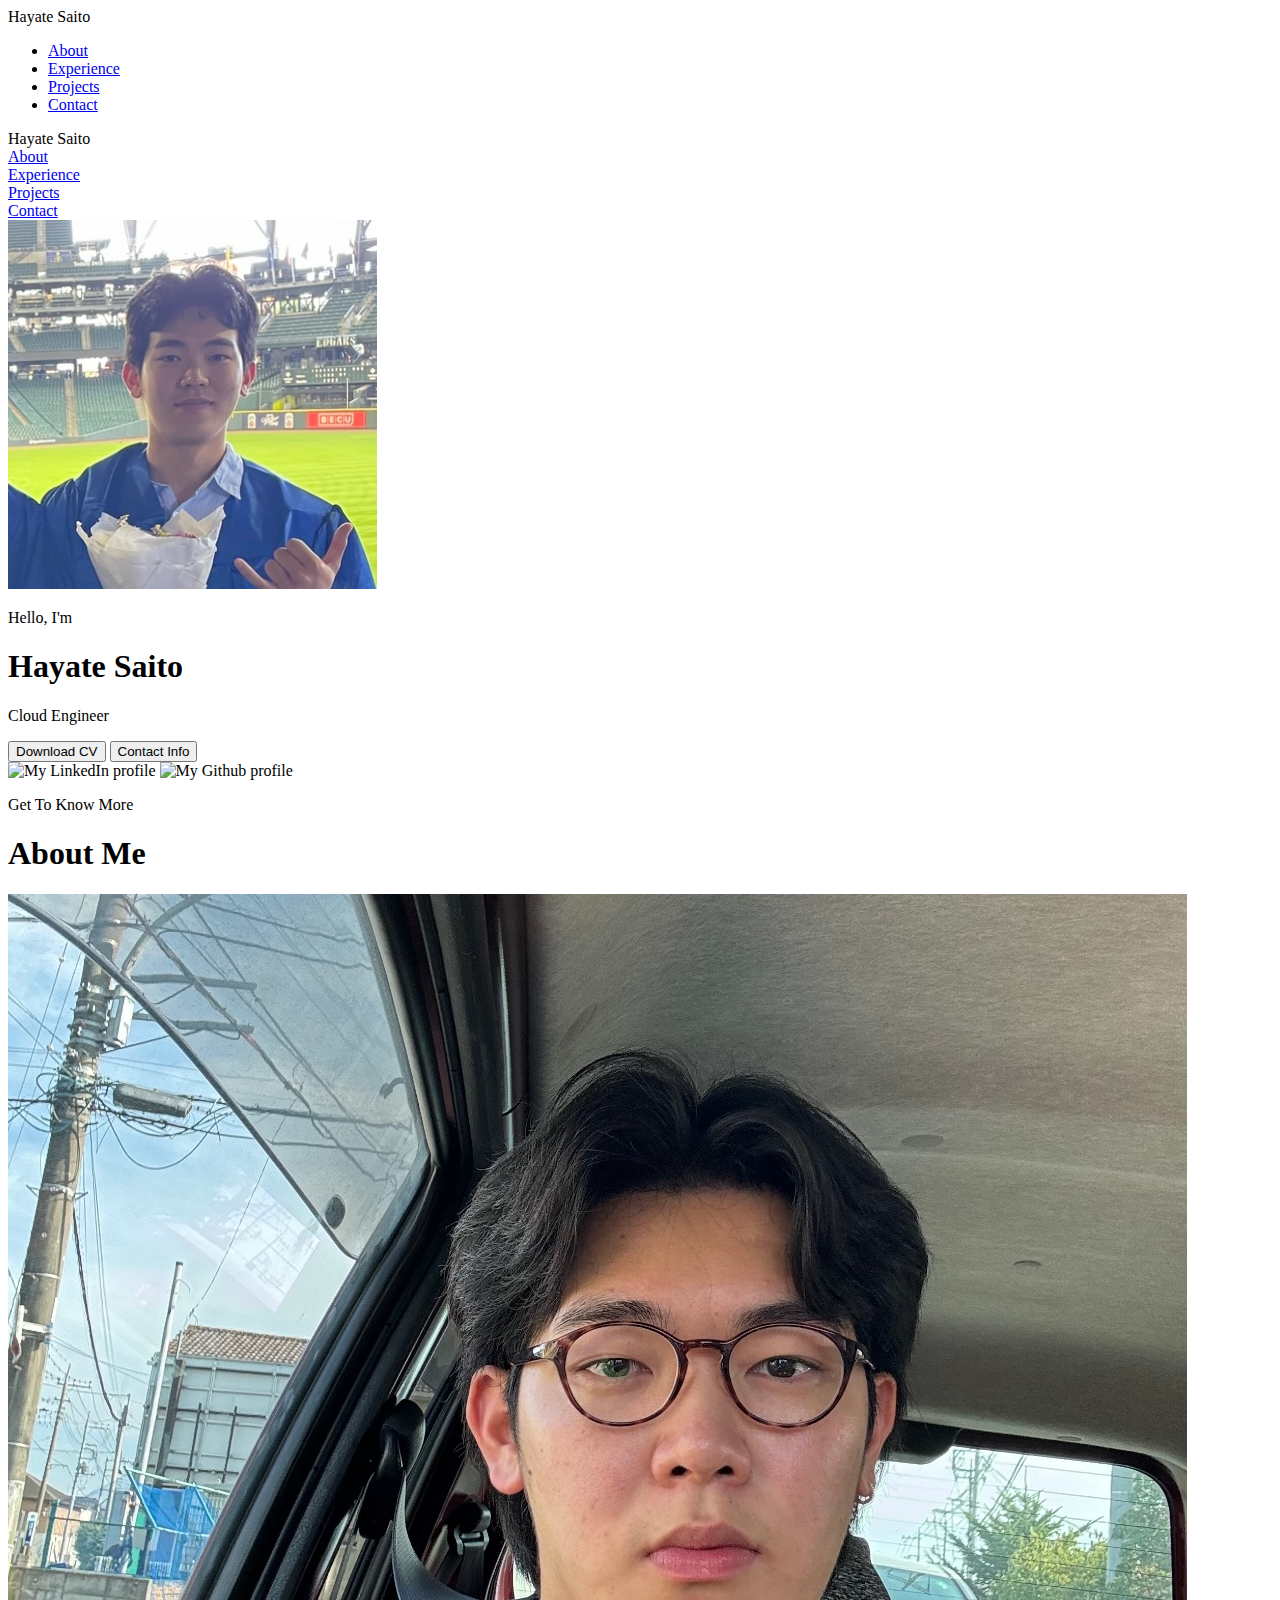
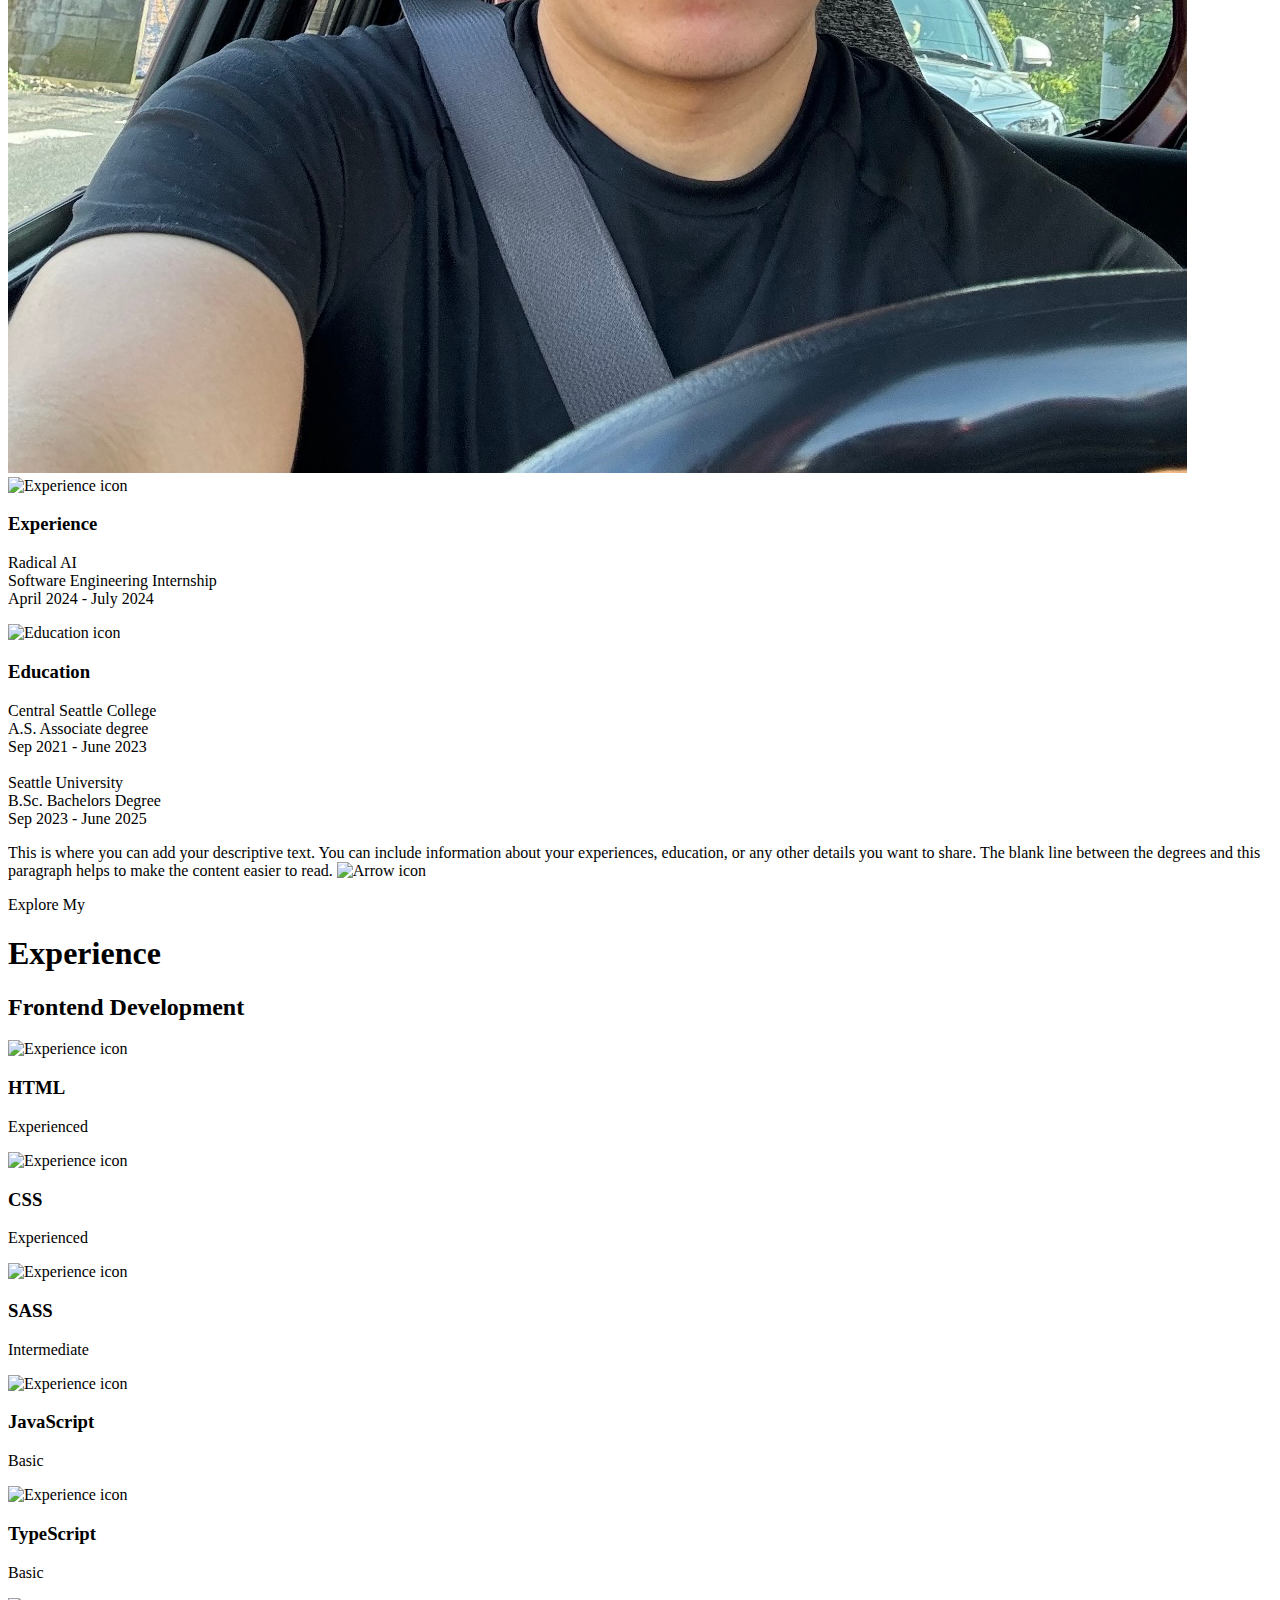
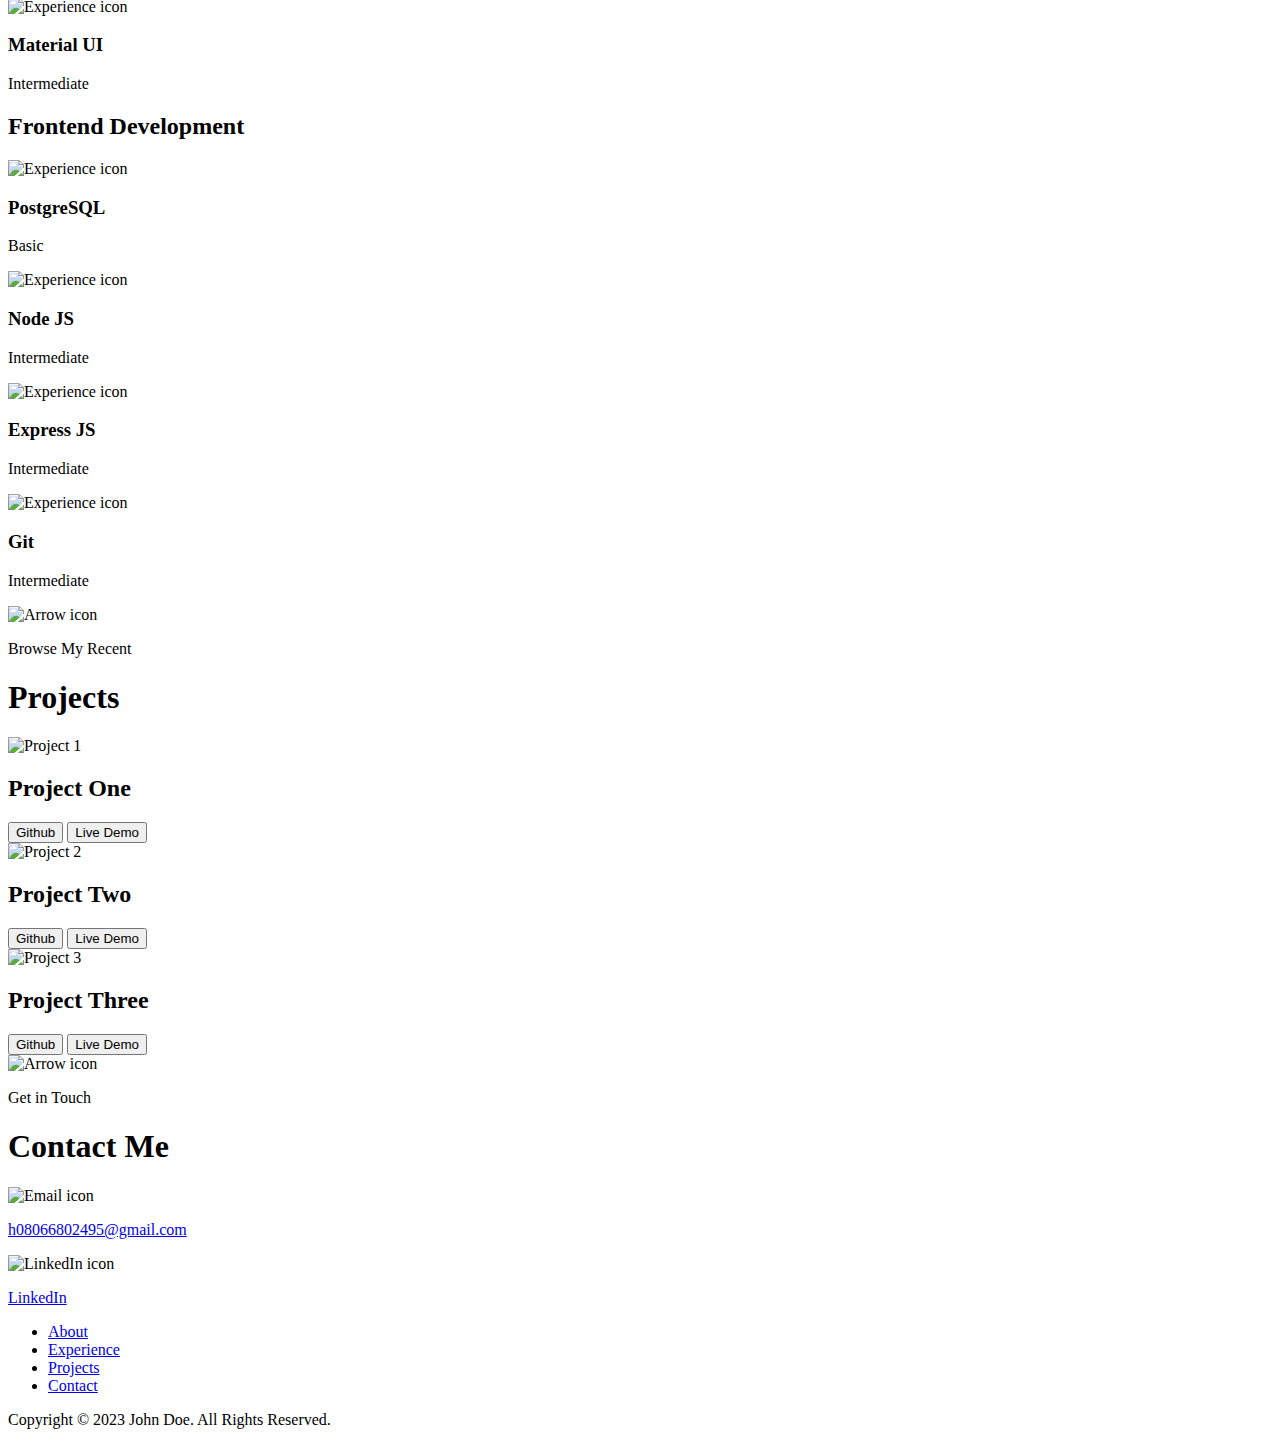
==== index.html @ 9484b073 "Added my info" ====
<!DOCTYPE html>
<html lang="en">
  <head>
    <meta charset="UTF-8" />
    <meta http-equiv="X-UA-Compatible" content="IE=edge" />
    <meta name="viewport" content="width=device-width, initial-scale=1.0" />
    <title>My Portfolio</title>
    <link rel="stylesheet" href="style.css" />
    <link rel="stylesheet" href="mediaqueries.css" />
  </head>
  <body>
    <nav id="desktop-nav">
      <div class="logo">Hayate Saito</div>
      <div>
        <ul class="nav-links">
          <li><a href="#about">About</a></li>
          <li><a href="#experience">Experience</a></li>
          <li><a href="#projects">Projects</a></li>
          <li><a href="#contact">Contact</a></li>
        </ul>
      </div>
    </nav>
    <nav id="hamburger-nav">
      <div class="logo">Hayate Saito</div>
      <div class="hamburger-menu">
        <div class="hamburger-icon" onclick="toggleMenu()">
          <span></span>
          <span></span>
          <span></span>
        </div>
        <div class="menu-links">
          <li><a href="#about" onclick="toggleMenu()">About</a></li>
          <li><a href="#experience" onclick="toggleMenu()">Experience</a></li>
          <li><a href="#projects" onclick="toggleMenu()">Projects</a></li>
          <li><a href="#contact" onclick="toggleMenu()">Contact</a></li>
        </div>
      </div>
    </nav>
    <section id="profile">
      <div class="section__pic-container">
        <img src="./assets/secondFace.jpg" alt="Hayate Saito profile picture" />
      </div>
      <div class="section__text">
        <p class="section__text__p1">Hello, I'm</p>
        <h1 class="title">Hayate Saito</h1>
        <p class="section__text__p2">Cloud Engineer</p>
        <div class="btn-container">
          <button
            class="btn btn-color-2"
            onclick="window.open('./assets/resume-example.pdf')"
          >
            Download CV
          </button>
          <button class="btn btn-color-1" onclick="location.href='./#contact'">
            Contact Info
          </button>
        </div>
        <div id="socials-container">
          <img
            src="./assets/linkedin.png"
            alt="My LinkedIn profile"
            class="icon"
            onclick="location.href='https://www.linkedin.com/in/hayate0721/'"
          />
          <img
            src="./assets/github.png"
            alt="My Github profile"
            class="icon"
            onclick="location.href='https://github.com/hayate0721'"
          />
        </div>
      </div>
    </section>
    <section id="about">
      <p class="section__text__p1">Get To Know More</p>
      <h1 class="title">About Me</h1>
      <div class="section-container">
        <div class="section__pic-container">
          <img
            src="./assets/firstFace.jpg"
            alt="Profile picture"
            class="about-pic"
          />
        </div>
        <div class="about-details-container">
          <div class="about-containers">
            <div class="details-container">
              <img
                src="./assets/experience.png"
                alt="Experience icon"
                class="icon"
              />
              <h3>Experience</h3>
              <p>Radical AI <br />Software Engineering Internship <br />April 2024 - July 2024</p>
            </div>
            <div class="details-container">
              <img
                src="./assets/education.png"
                alt="Education icon"
                class="icon"
              />
              <h3>Education</h3>
              <p>Central Seattle College<br />A.S. Associate degree <br />Sep 2021 - June 2023 <br /><br />
                 Seattle University <br />B.Sc. Bachelors Degree <br />Sep 2023 - June 2025
            </div>
          </div>
          <div class="text-container">
            <p>
              
            </p>
          </div>
        </div>
      </div> This is where you can add your descriptive text. You can include information about your experiences, education, or any other details you want to share. The blank line between the degrees and this paragraph helps to make the content easier to read.
      <img
        src="./assets/arrow.png"
        alt="Arrow icon"
        class="icon arrow"
        onclick="location.href='./#experience'"
      />
    </section>
    <section id="experience">
      <p class="section__text__p1">Explore My</p>
      <h1 class="title">Experience</h1>
      <div class="experience-details-container">
        <div class="about-containers">
          <div class="details-container">
            <h2 class="experience-sub-title">Frontend Development</h2>
            <div class="article-container">
              <article>
                <img
                  src="./assets/checkmark.png"
                  alt="Experience icon"
                  class="icon"
                />
                <div>
                  <h3>HTML</h3>
                  <p>Experienced</p>
                </div>
              </article>
              <article>
                <img
                  src="./assets/checkmark.png"
                  alt="Experience icon"
                  class="icon"
                />
                <div>
                  <h3>CSS</h3>
                  <p>Experienced</p>
                </div>
              </article>
              <article>
                <img
                  src="./assets/checkmark.png"
                  alt="Experience icon"
                  class="icon"
                />
                <div>
                  <h3>SASS</h3>
                  <p>Intermediate</p>
                </div>
              </article>
              <article>
                <img
                  src="./assets/checkmark.png"
                  alt="Experience icon"
                  class="icon"
                />
                <div>
                  <h3>JavaScript</h3>
                  <p>Basic</p>
                </div>
              </article>
              <article>
                <img
                  src="./assets/checkmark.png"
                  alt="Experience icon"
                  class="icon"
                />
                <div>
                  <h3>TypeScript</h3>
                  <p>Basic</p>
                </div>
              </article>
              <article>
                <img
                  src="./assets/checkmark.png"
                  alt="Experience icon"
                  class="icon"
                />
                <div>
                  <h3>Material UI</h3>
                  <p>Intermediate</p>
                </div>
              </article>
            </div>
          </div>
          <div class="details-container">
            <h2 class="experience-sub-title">Frontend Development</h2>
            <div class="article-container">
              <article>
                <img
                  src="./assets/checkmark.png"
                  alt="Experience icon"
                  class="icon"
                />
                <div>
                  <h3>PostgreSQL</h3>
                  <p>Basic</p>
                </div>
              </article>
              <article>
                <img
                  src="./assets/checkmark.png"
                  alt="Experience icon"
                  class="icon"
                />
                <div>
                  <h3>Node JS</h3>
                  <p>Intermediate</p>
                </div>
              </article>
              <article>
                <img
                  src="./assets/checkmark.png"
                  alt="Experience icon"
                  class="icon"
                />
                <div>
                  <h3>Express JS</h3>
                  <p>Intermediate</p>
                </div>
              </article>
              <article>
                <img
                  src="./assets/checkmark.png"
                  alt="Experience icon"
                  class="icon"
                />
                <div>
                  <h3>Git</h3>
                  <p>Intermediate</p>
                </div>
              </article>
            </div>
          </div>
        </div>
      </div>
      <img
        src="./assets/arrow.png"
        alt="Arrow icon"
        class="icon arrow"
        onclick="location.href='./#projects'"
      />
    </section>
    <section id="projects">
      <p class="section__text__p1">Browse My Recent</p>
      <h1 class="title">Projects</h1>
      <div class="experience-details-container">
        <div class="about-containers">
          <div class="details-container color-container">
            <div class="article-container">
              <img
                src="./assets/project-1.png"
                alt="Project 1"
                class="project-img"
              />
            </div>
            <h2 class="experience-sub-title project-title">Project One</h2>
            <div class="btn-container">
              <button
                class="btn btn-color-2 project-btn"
                onclick="location.href='https://github.com/'"
              >
                Github
              </button>
              <button
                class="btn btn-color-2 project-btn"
                onclick="location.href='https://github.com/'"
              >
                Live Demo
              </button>
            </div>
          </div>
          <div class="details-container color-container">
            <div class="article-container">
              <img
                src="./assets/project-2.png"
                alt="Project 2"
                class="project-img"
              />
            </div>
            <h2 class="experience-sub-title project-title">Project Two</h2>
            <div class="btn-container">
              <button
                class="btn btn-color-2 project-btn"
                onclick="location.href='https://github.com/'"
              >
                Github
              </button>
              <button
                class="btn btn-color-2 project-btn"
                onclick="location.href='https://github.com/'"
              >
                Live Demo
              </button>
            </div>
          </div>
          <div class="details-container color-container">
            <div class="article-container">
              <img
                src="./assets/project-3.png"
                alt="Project 3"
                class="project-img"
              />
            </div>
            <h2 class="experience-sub-title project-title">Project Three</h2>
            <div class="btn-container">
              <button
                class="btn btn-color-2 project-btn"
                onclick="location.href='https://github.com/'"
              >
                Github
              </button>
              <button
                class="btn btn-color-2 project-btn"
                onclick="location.href='https://github.com/'"
              >
                Live Demo
              </button>
            </div>
          </div>
        </div>
      </div>
      <img
        src="./assets/arrow.png"
        alt="Arrow icon"
        class="icon arrow"
        onclick="location.href='./#contact'"
      />
    </section>
    <section id="contact">
      <p class="section__text__p1">Get in Touch</p>
      <h1 class="title">Contact Me</h1>
      <div class="contact-info-upper-container">
        <div class="contact-info-container">
          <img
            src="./assets/email.png"
            alt="Email icon"
            class="icon contact-icon email-icon"
          />
          <p><a href="mailto:h08066802495@gmail.com">h08066802495@gmail.com</a></p>
        </div>
        <div class="contact-info-container">
          <img
            src="./assets/linkedin.png"
            alt="LinkedIn icon"
            class="icon contact-icon"
          />
          <p><a href="https://www.linkedin.com">LinkedIn</a></p>
        </div>
      </div>
    </section>
    <footer>
      <nav>
        <div class="nav-links-container">
          <ul class="nav-links">
            <li><a href="#about">About</a></li>
            <li><a href="#experience">Experience</a></li>
            <li><a href="#projects">Projects</a></li>
            <li><a href="#contact">Contact</a></li>
          </ul>
        </div>
      </nav>
      <p>Copyright &#169; 2023 John Doe. All Rights Reserved.</p>
    </footer>
    <script src="script.js"></script>
  </body>
</html>
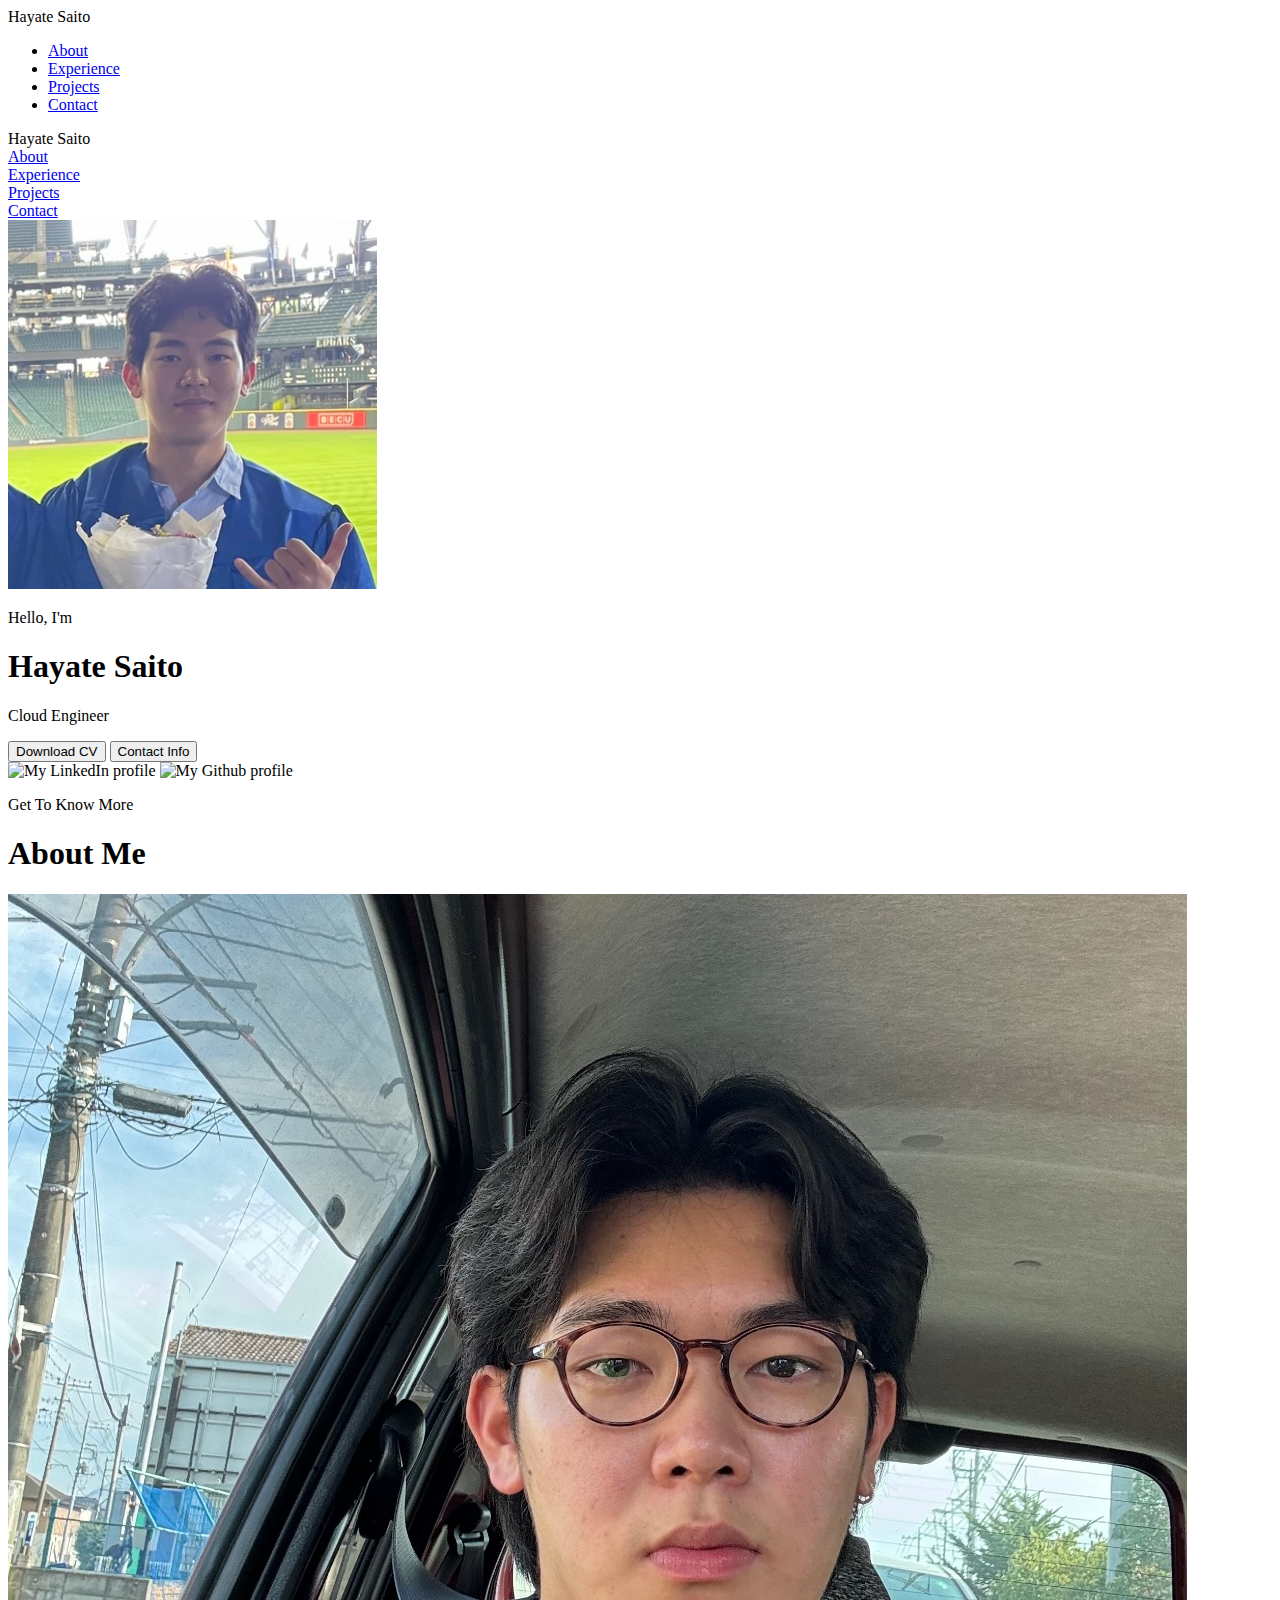
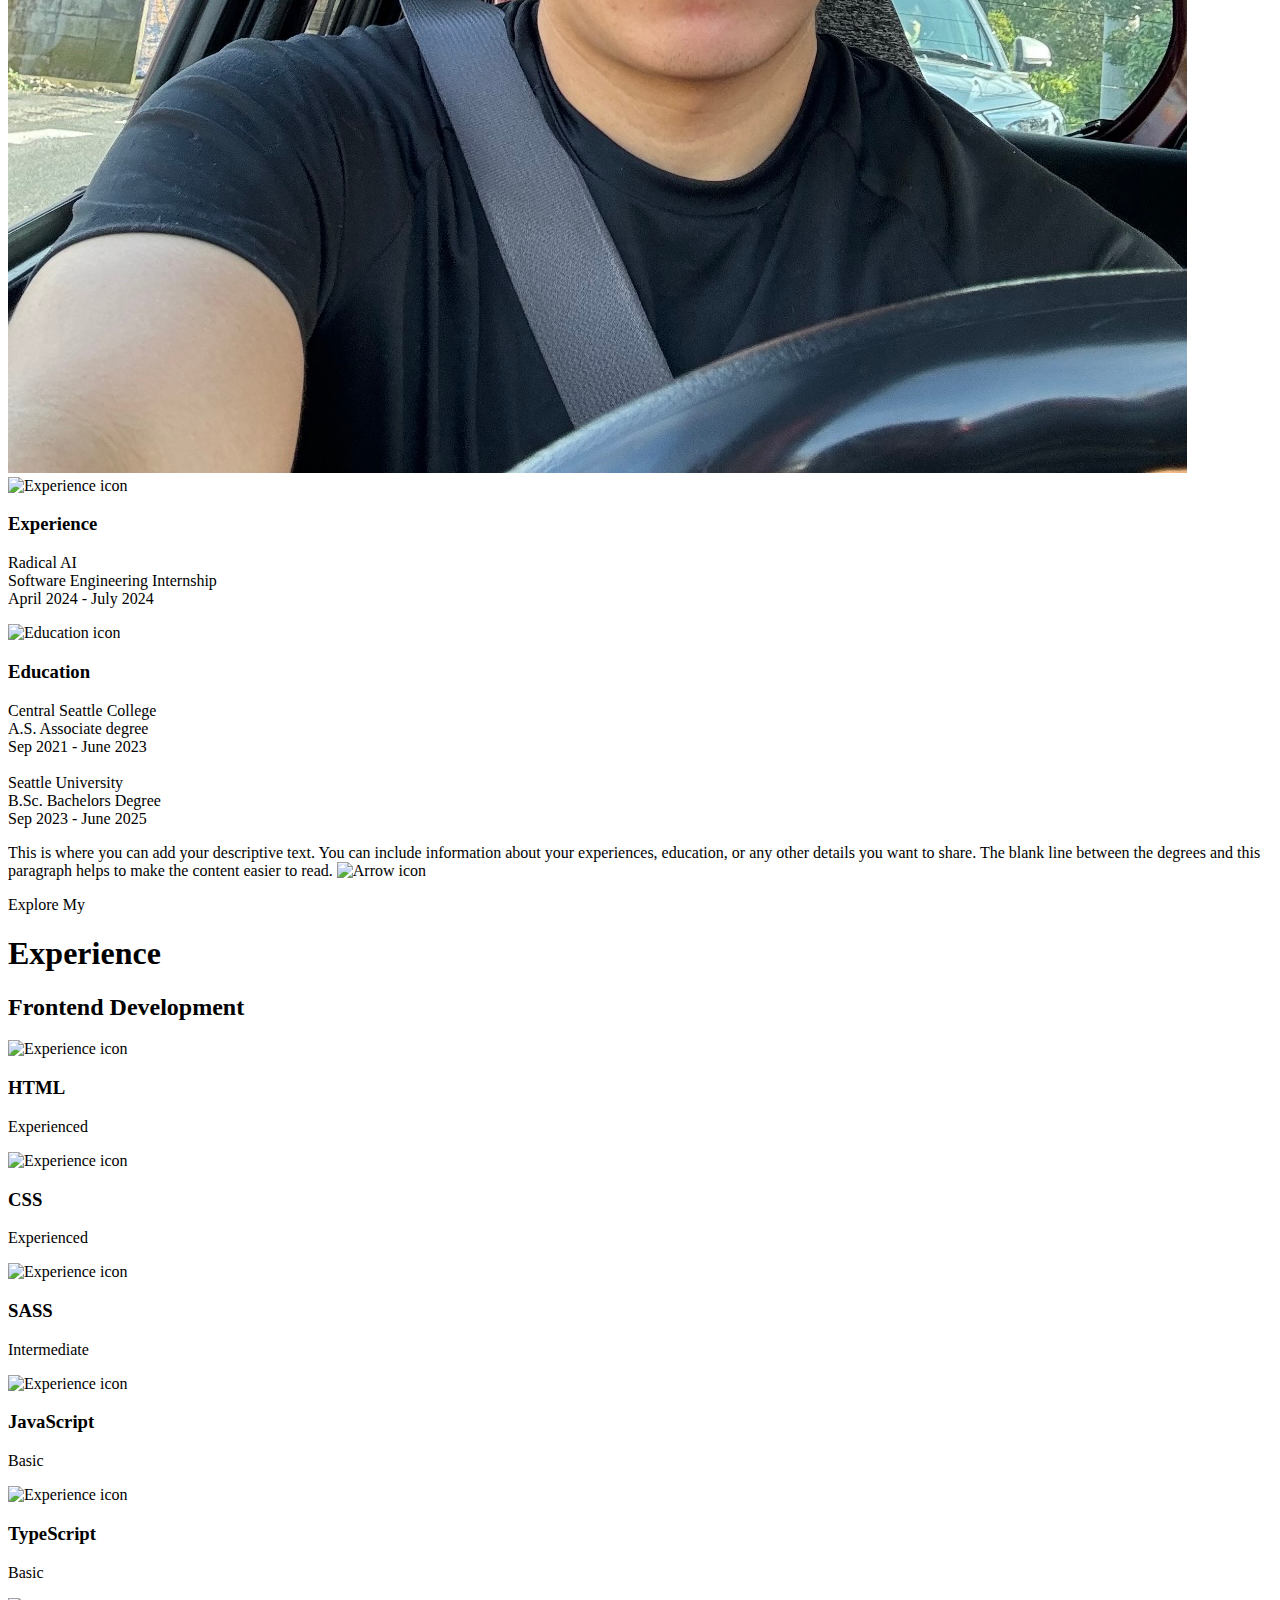
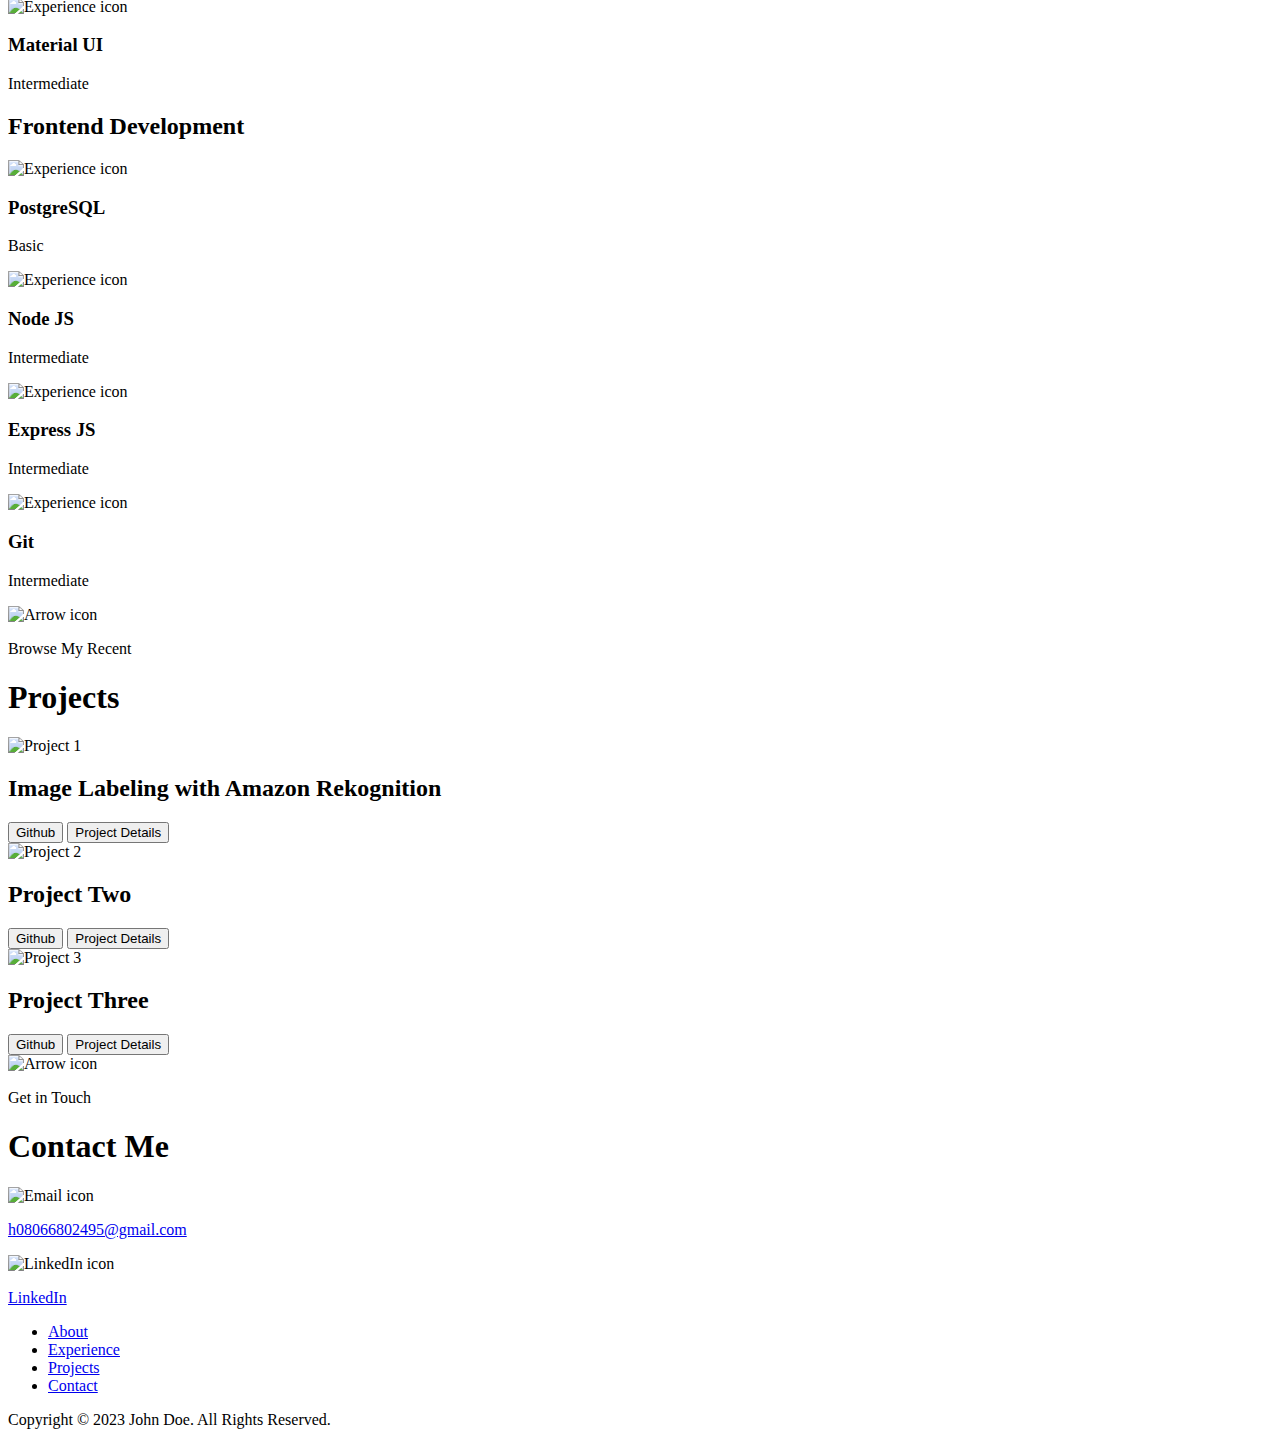
==== commit 1a13748f: "Added project one html" ====
--- a/index.html
+++ b/index.html
@@ -265,19 +265,19 @@
                 class="project-img"
               />
             </div>
-            <h2 class="experience-sub-title project-title">Project One</h2>
+            <h2 class="experience-sub-title project-title">Image Labeling with Amazon Rekognition</h2>
             <div class="btn-container">
               <button
                 class="btn btn-color-2 project-btn"
-                onclick="location.href='https://github.com/'"
+                onclick="location.href='https://github.com/hayate0721/RekognitionProject'"
               >
                 Github
               </button>
               <button
                 class="btn btn-color-2 project-btn"
-                onclick="location.href='https://github.com/'"
-              >
-                Live Demo
+                onclick="location.href='project-one.html'" 
+              >
+                Project Details
               </button>
             </div>
           </div>
@@ -299,9 +299,9 @@
               </button>
               <button
                 class="btn btn-color-2 project-btn"
-                onclick="location.href='https://github.com/'"
-              >
-                Live Demo
+                onclick="location.href='project-two.html'"
+              >
+                Project Details
               </button>
             </div>
           </div>
@@ -323,9 +323,9 @@
               </button>
               <button
                 class="btn btn-color-2 project-btn"
-                onclick="location.href='https://github.com/'"
-              >
-                Live Demo
+                onclick="location.href='project-three.html'"
+              >
+                Project Details
               </button>
             </div>
           </div>
@@ -337,7 +337,7 @@
         class="icon arrow"
         onclick="location.href='./#contact'"
       />
-    </section>
+    </section>    
     <section id="contact">
       <p class="section__text__p1">Get in Touch</p>
       <h1 class="title">Contact Me</h1>
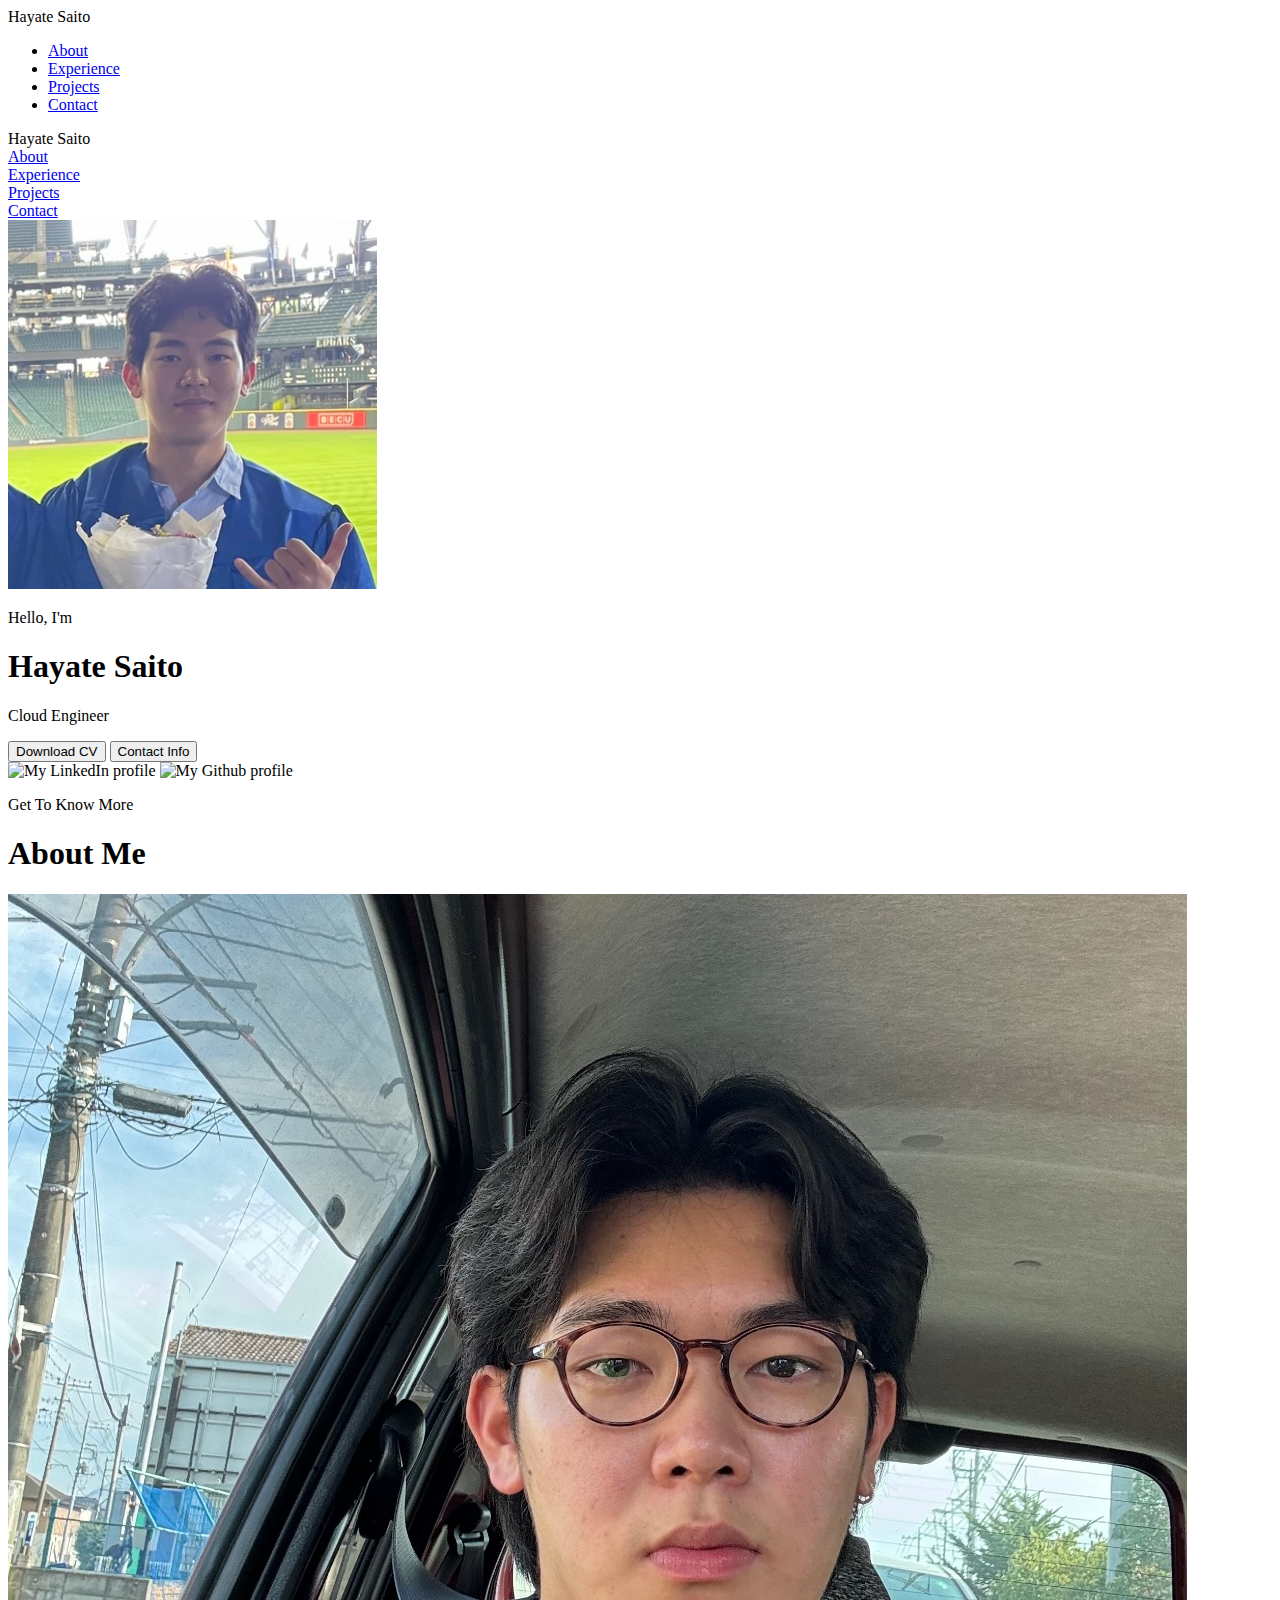
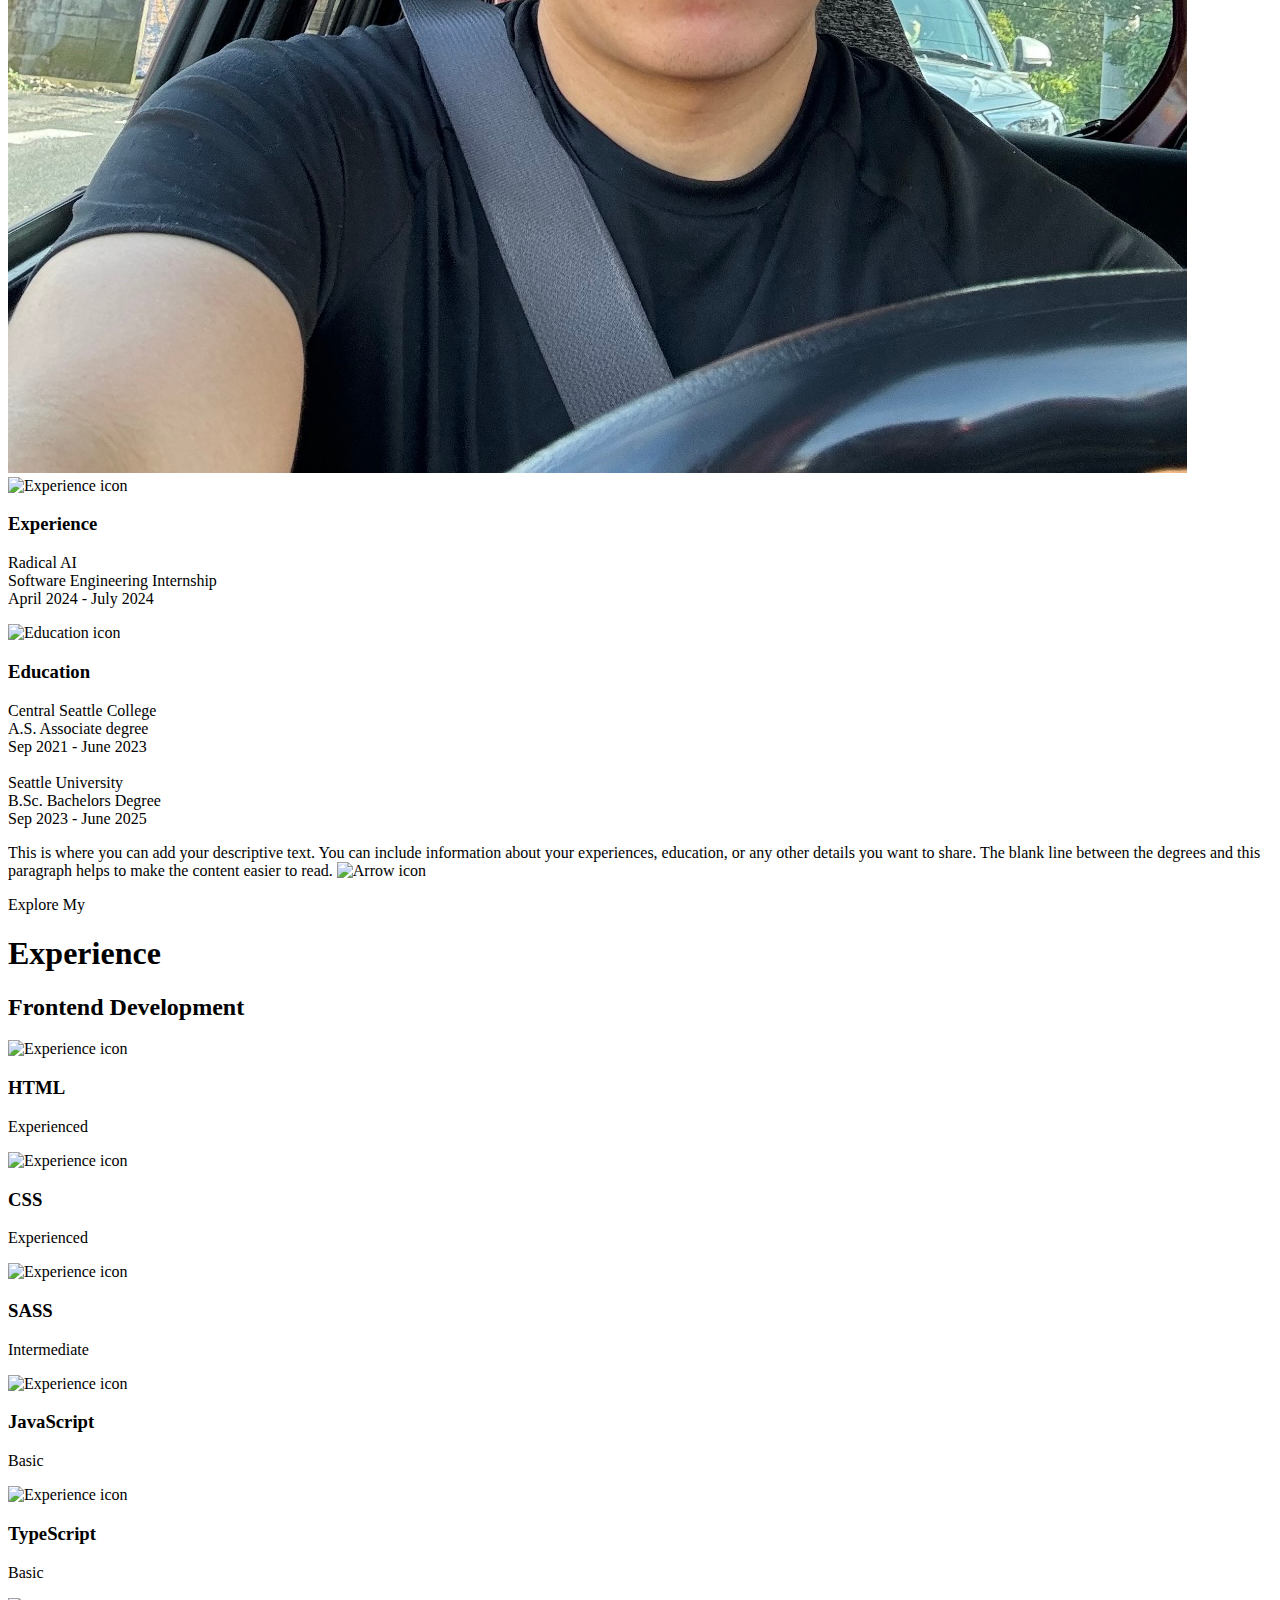
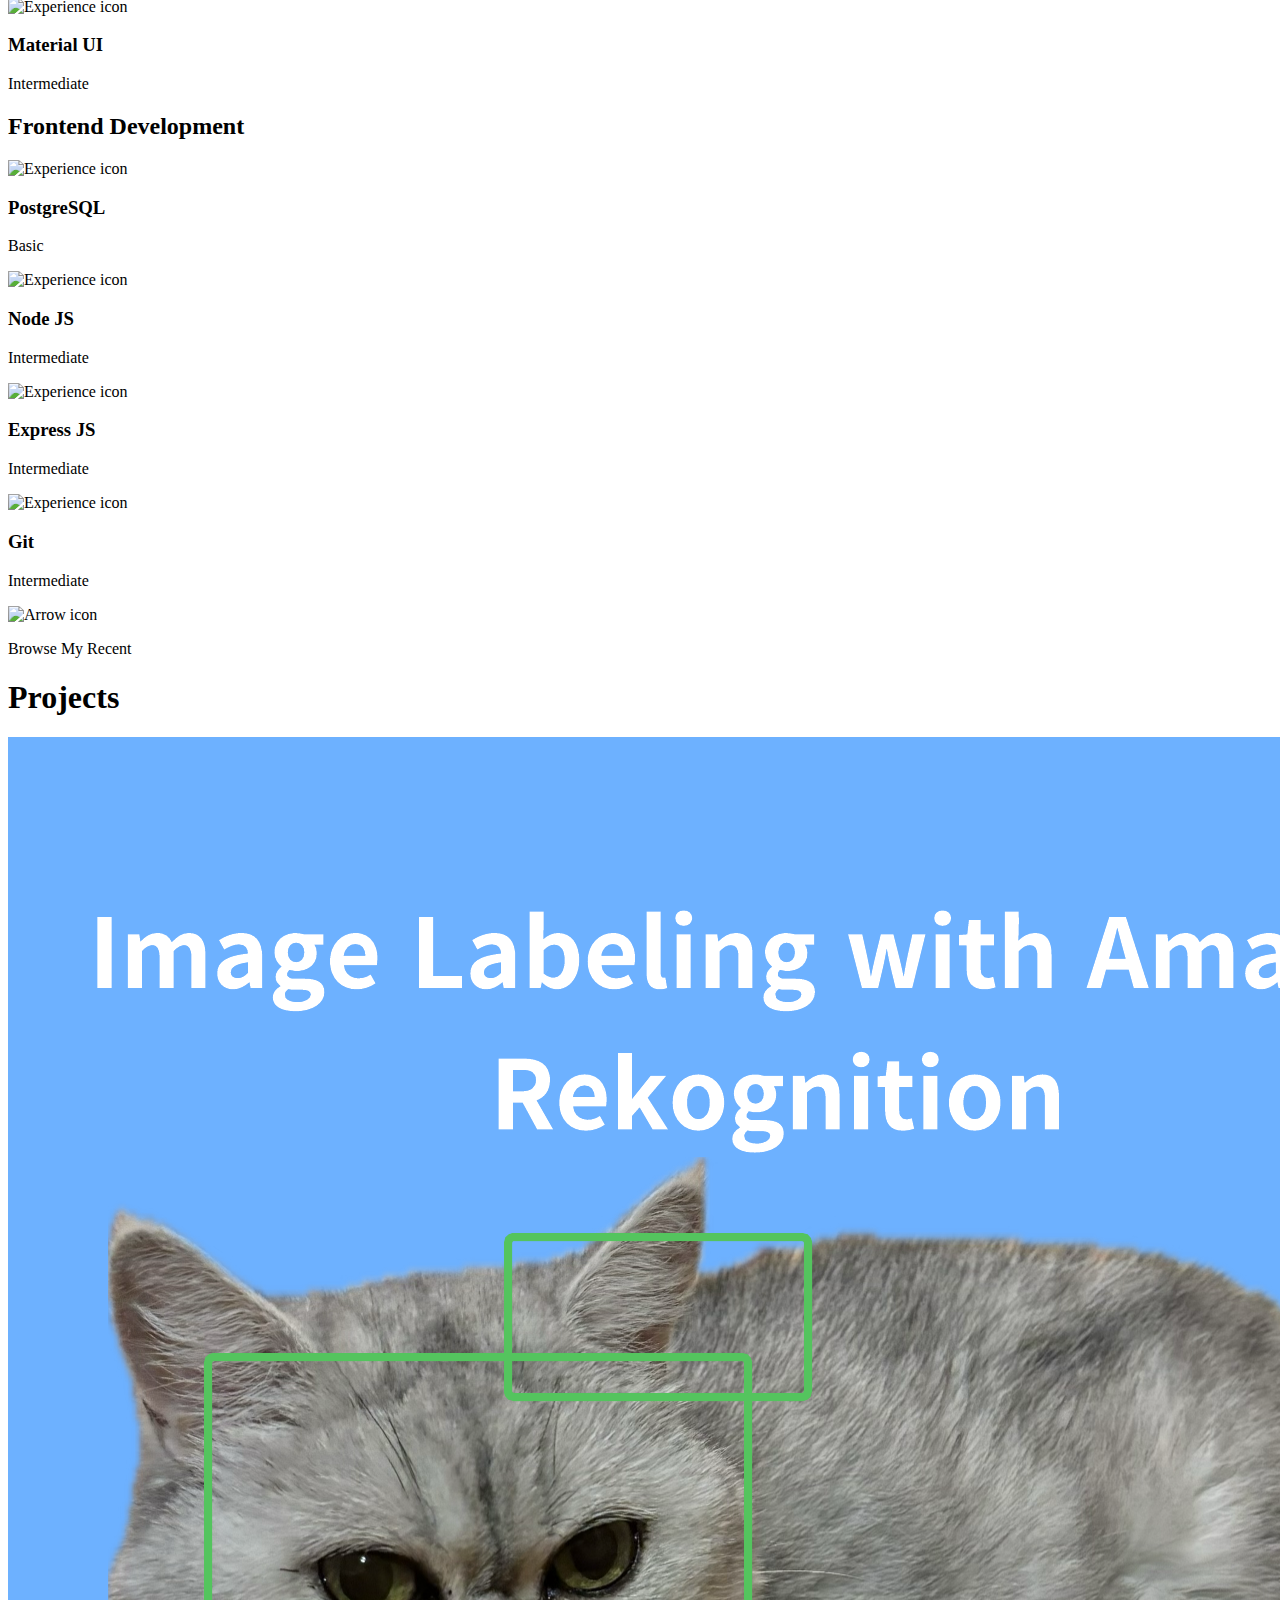
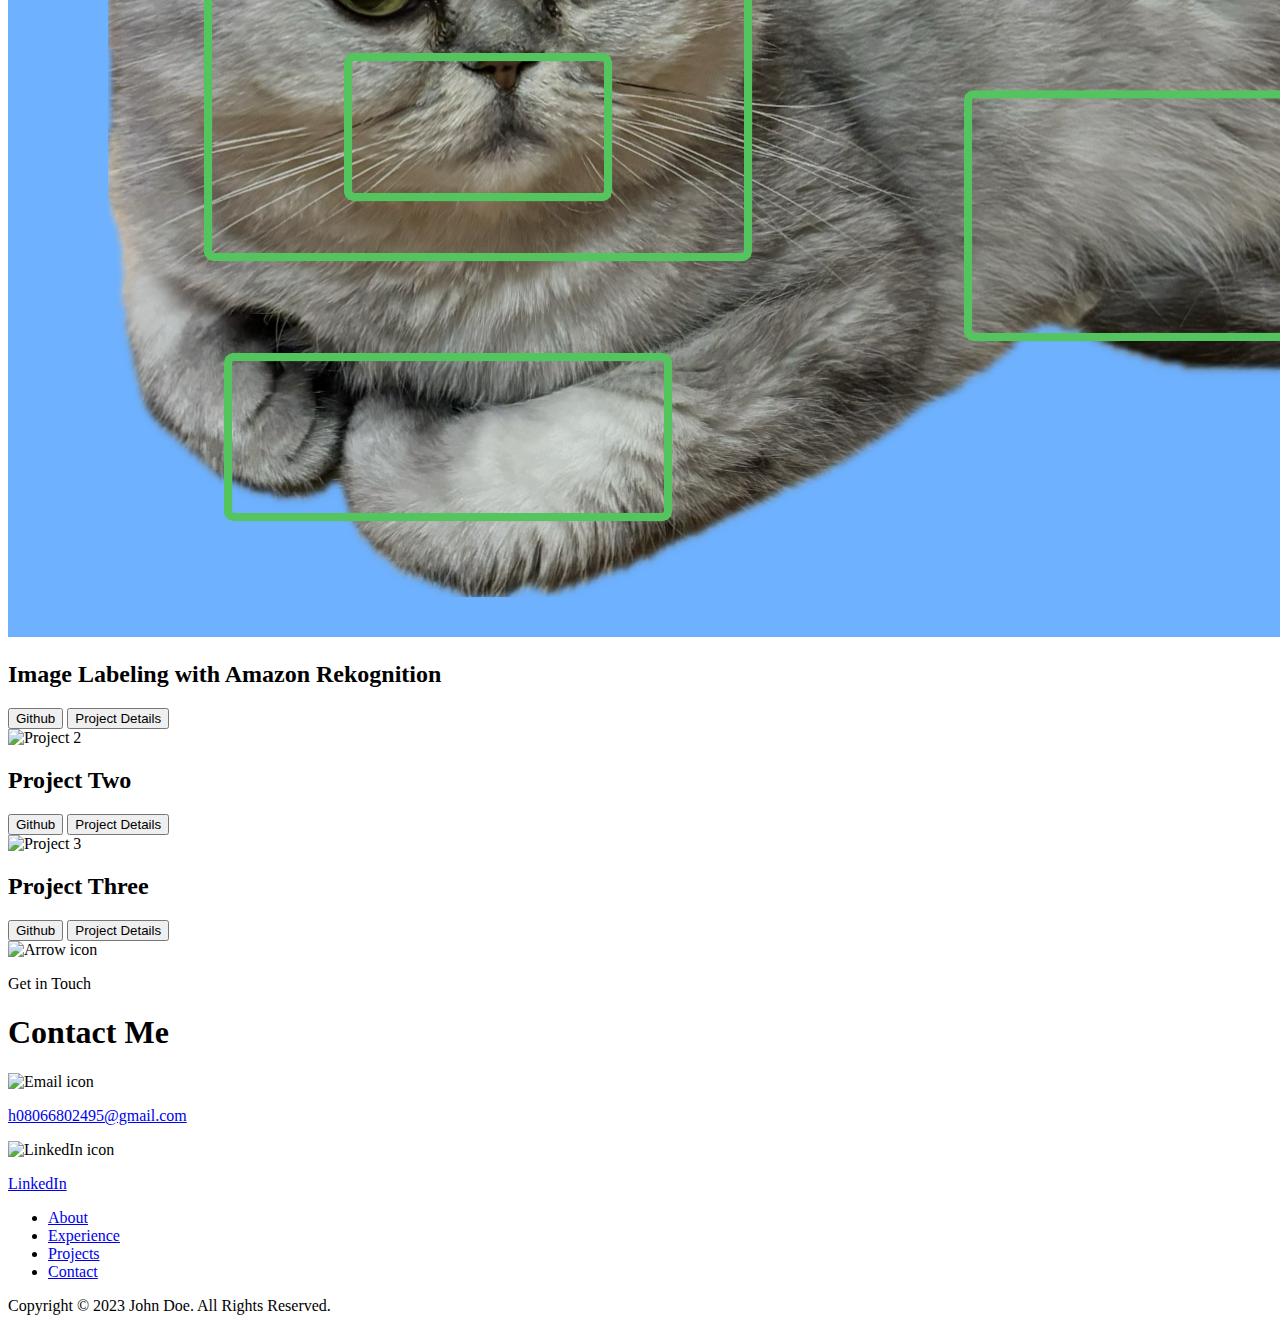
==== commit 4f1558f2: "Added the picture for project 1" ====
--- a/index.html
+++ b/index.html
@@ -260,7 +260,7 @@
           <div class="details-container color-container">
             <div class="article-container">
               <img
-                src="./assets/project-1.png"
+                src="./assets/catLabel.png"
                 alt="Project 1"
                 class="project-img"
               />
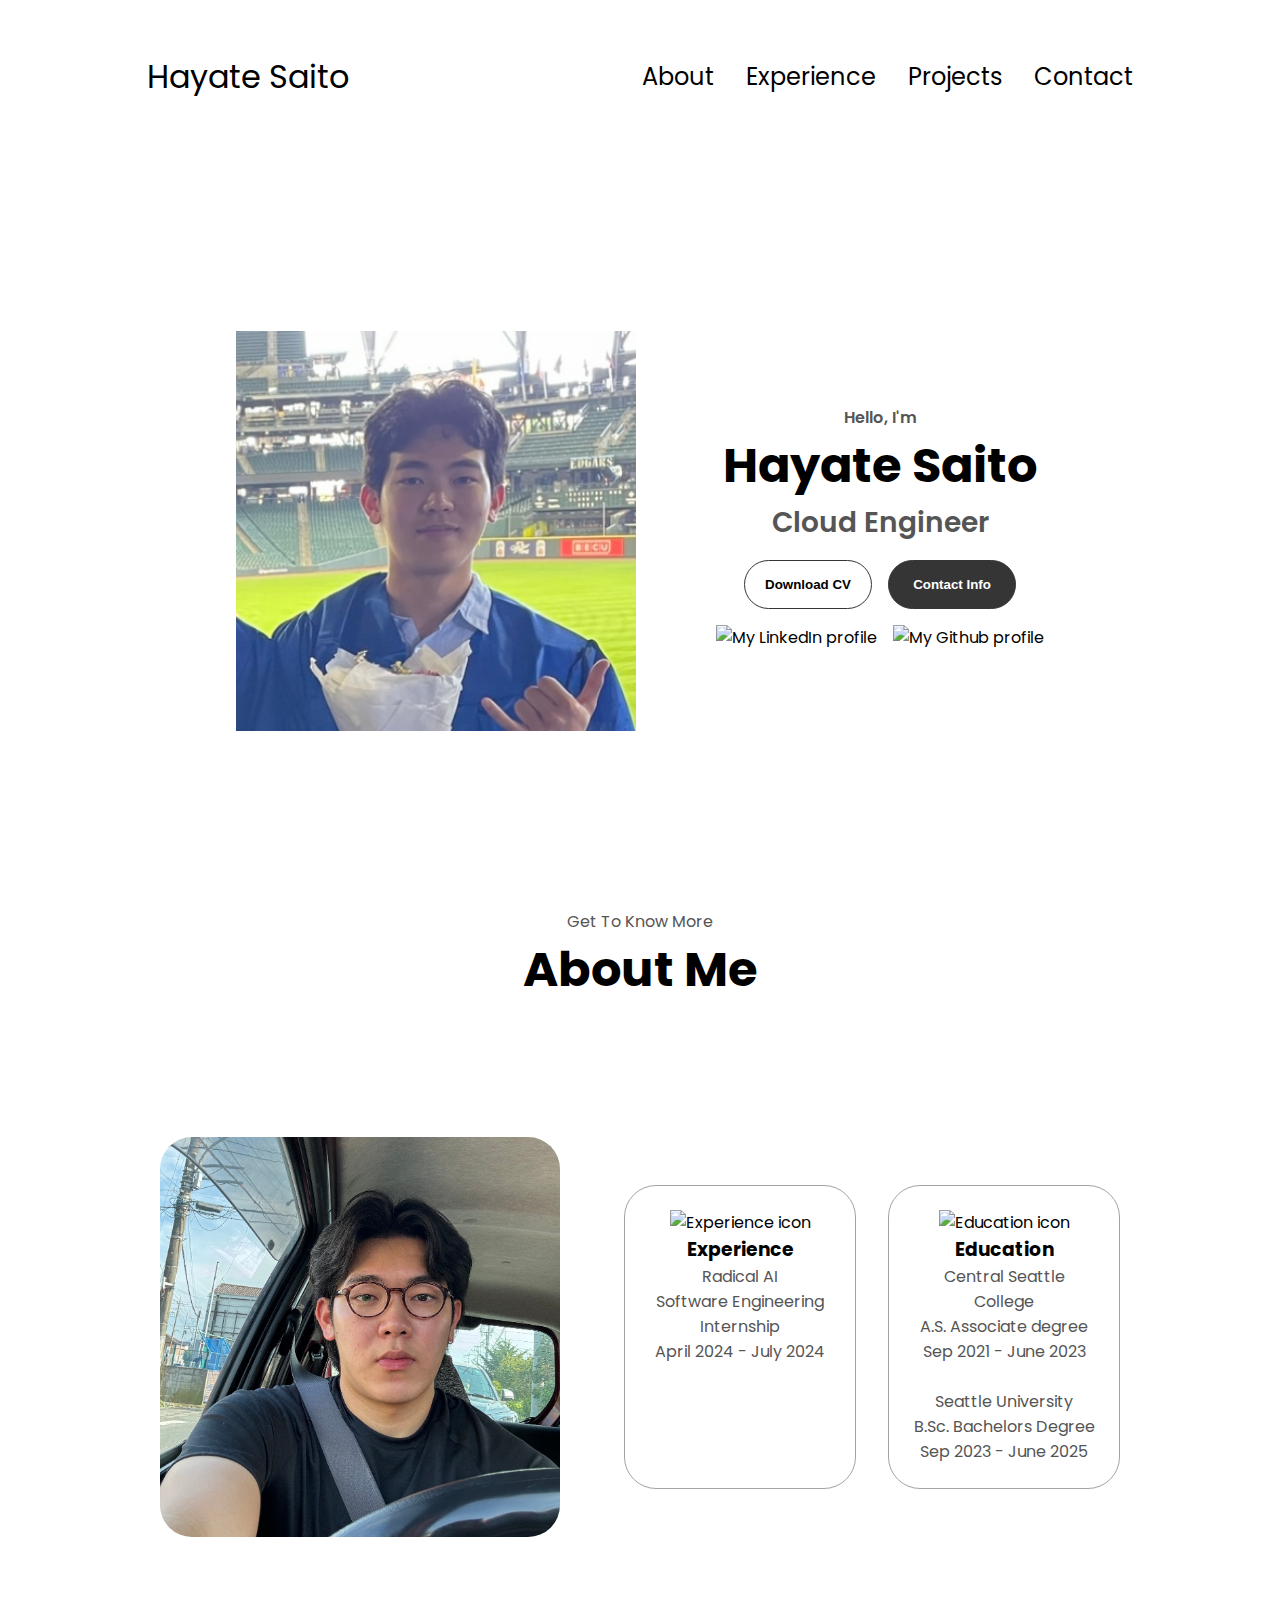
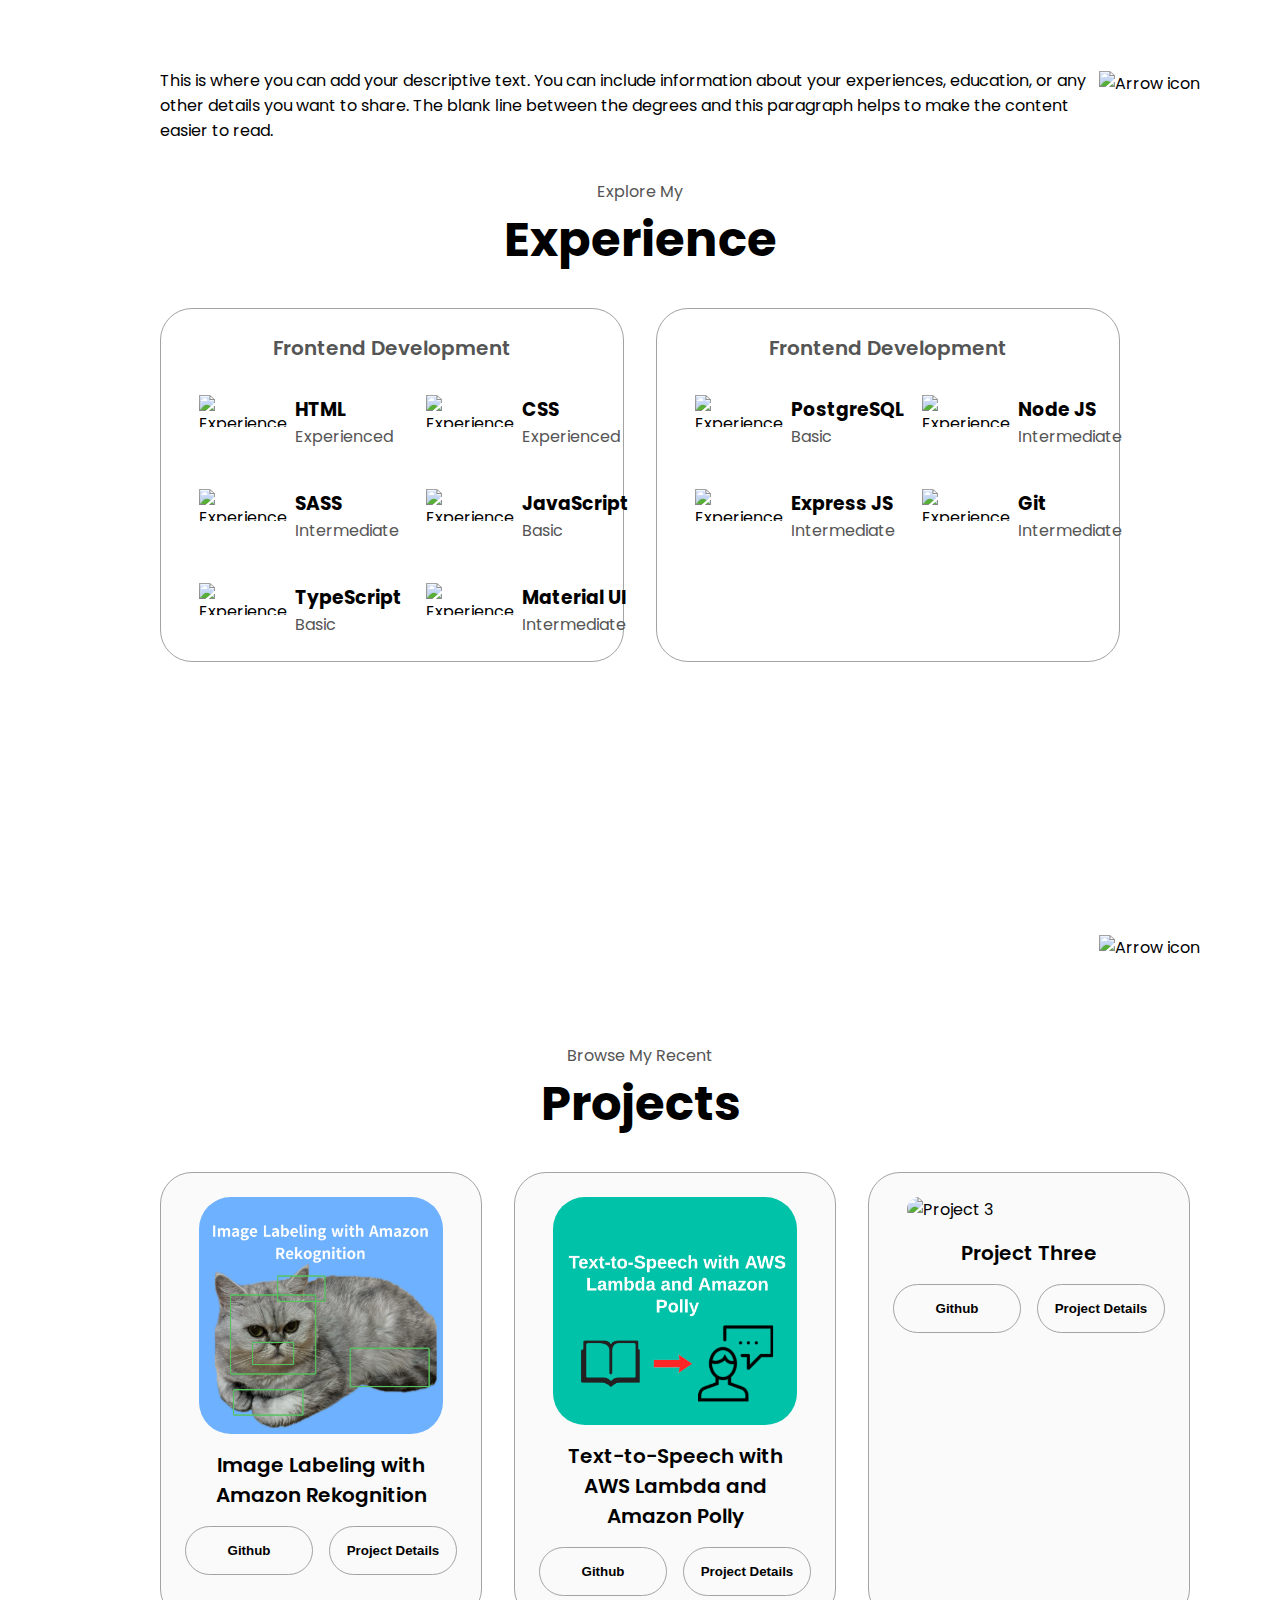
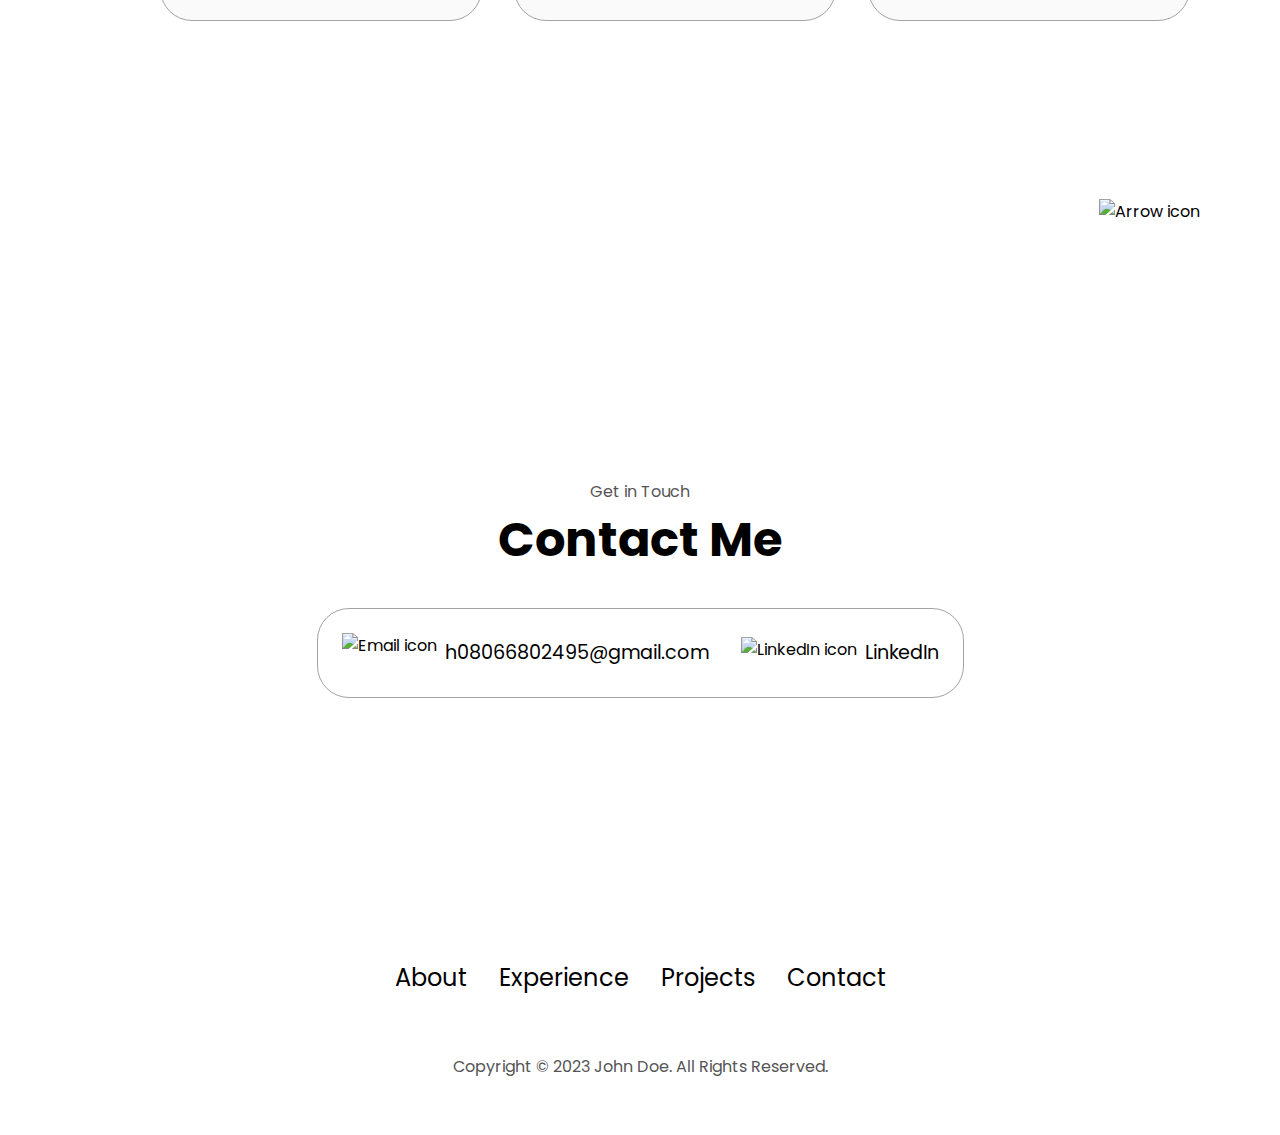
==== commit 3982a79e: "Added project 2" ====
--- a/index.html
+++ b/index.html
@@ -284,16 +284,16 @@
           <div class="details-container color-container">
             <div class="article-container">
               <img
-                src="./assets/project-2.png"
+                src="./assets/textImage.png"
                 alt="Project 2"
                 class="project-img"
               />
             </div>
-            <h2 class="experience-sub-title project-title">Project Two</h2>
+            <h2 class="experience-sub-title project-title">Text-to-Speech with AWS Lambda and Amazon Polly</h2>
             <div class="btn-container">
               <button
                 class="btn btn-color-2 project-btn"
-                onclick="location.href='https://github.com/'"
+                onclick="location.href='https://github.com/hayate0721/textToSpeech'"
               >
                 Github
               </button>
--- a/style.css
+++ b/style.css
@@ -0,0 +1,438 @@
+/* GENERAL */
+
+@import url("https://fonts.googleapis.com/css2?family=Poppins:wght@300;400;500;600&display=swap");
+
+* {
+  margin: 0;
+  padding: 0;
+}
+
+body {
+  font-family: "Poppins", sans-serif;
+}
+
+html {
+  scroll-behavior: smooth;
+}
+
+p {
+  color: rgb(85, 85, 85);
+}
+
+/* TRANSITION */
+
+a,
+.btn {
+  transition: all 300ms ease;
+}
+
+/* DESKTOP NAV */
+
+nav,
+.nav-links {
+  display: flex;
+}
+
+nav {
+  justify-content: space-around;
+  align-items: center;
+  height: 17vh;
+}
+
+.nav-links {
+  gap: 2rem;
+  list-style: none;
+  font-size: 1.5rem;
+}
+
+a {
+  color: black;
+  text-decoration: none;
+  text-decoration-color: white;
+}
+
+a:hover {
+  color: grey;
+  text-decoration: underline;
+  text-underline-offset: 1rem;
+  text-decoration-color: rgb(181, 181, 181);
+}
+
+.logo {
+  font-size: 2rem;
+}
+
+.logo:hover {
+  cursor: default;
+}
+
+/* HAMBURGER MENU */
+
+#hamburger-nav {
+  display: none;
+}
+
+.hamburger-menu {
+  position: relative;
+  display: inline-block;
+}
+
+.hamburger-icon {
+  display: flex;
+  flex-direction: column;
+  justify-content: space-between;
+  height: 24px;
+  width: 30px;
+  cursor: pointer;
+}
+
+.hamburger-icon span {
+  width: 100%;
+  height: 2px;
+  background-color: black;
+  transition: all 0.3 ease-in-out;
+}
+
+.menu-links {
+  position: absolute;
+  top: 100%;
+  right: 0;
+  background-color: white;
+  width: fit-content;
+  max-height: 0;
+  overflow: hidden;
+  transition: all 0.3 ease-in-out;
+}
+
+.menu-links a {
+  display: block;
+  padding: 10px;
+  text-align: center;
+  font-size: 1.5rem;
+  color: black;
+  text-decoration: none;
+  transition: all 0.3 ease-in-out;
+}
+
+.menu-links li {
+  list-style: none;
+}
+
+.menu-links.open {
+  max-height: 300px;
+}
+
+.hamburger-icon.open span:first-child {
+  transform: rotate(45deg) translate(10px, 5px);
+}
+
+.hamburger-icon.open span:nth-child(2) {
+  opacity: 0;
+}
+
+.hamburger-icon.open span:last-child {
+  transform: rotate(-45deg) translate(10px, -5px);
+}
+
+.hamburger-icon span:first-child {
+  transform: none;
+}
+
+.hamburger-icon span:first-child {
+  opacity: 1;
+}
+
+.hamburger-icon span:first-child {
+  transform: none;
+}
+
+/* SECTIONS */
+
+section {
+  padding-top: 4vh;
+  height: 96vh;
+  margin: 0 10rem;
+  box-sizing: border-box;
+  min-height: fit-content;
+}
+
+.section-container {
+  display: flex;
+}
+
+/* PROFILE SECTION */
+
+#profile {
+  display: flex;
+  justify-content: center;
+  gap: 5rem;
+  height: 80vh;
+}
+
+.section__pic-container {
+  display: flex;
+  height: 400px;
+  width: 400px;
+  margin: auto 0;
+}
+
+.section__text {
+  align-self: center;
+  text-align: center;
+}
+
+.section__text p {
+  font-weight: 600;
+}
+
+.section__text__p1 {
+  text-align: center;
+}
+
+.section__text__p2 {
+  font-size: 1.75rem;
+  margin-bottom: 1rem;
+}
+
+.title {
+  font-size: 3rem;
+  text-align: center;
+}
+
+#socials-container {
+  display: flex;
+  justify-content: center;
+  margin-top: 1rem;
+  gap: 1rem;
+}
+
+/* ICONS */
+
+.icon {
+  cursor: pointer;
+  height: 2rem;
+}
+
+/* BUTTONS */
+
+.btn-container {
+  display: flex;
+  justify-content: center;
+  gap: 1rem;
+}
+
+.btn {
+  font-weight: 600;
+  transition: all 300ms ease;
+  padding: 1rem;
+  width: 8rem;
+  border-radius: 2rem;
+}
+
+.btn-color-1,
+.btn-color-2 {
+  border: rgb(53, 53, 53) 0.1rem solid;
+}
+
+.btn-color-1:hover,
+.btn-color-2:hover {
+  cursor: pointer;
+}
+
+.btn-color-1,
+.btn-color-2:hover {
+  background: rgb(53, 53, 53);
+  color: white;
+}
+
+.btn-color-1:hover {
+  background: rgb(0, 0, 0);
+}
+
+.btn-color-2 {
+  background: none;
+}
+
+.btn-color-2:hover {
+  border: rgb(255, 255, 255) 0.1rem solid;
+}
+
+.btn-container {
+  gap: 1rem;
+}
+
+/* ABOUT SECTION */
+
+#about {
+  position: relative;
+}
+
+.about-containers {
+  gap: 2rem;
+  margin-bottom: 2rem;
+  margin-top: 2rem;
+}
+
+.about-details-container {
+  justify-content: center;
+  flex-direction: column;
+}
+
+.about-containers,
+.about-details-container {
+  display: flex;
+}
+
+.about-pic {
+  border-radius: 2rem;
+}
+
+.arrow {
+  position: absolute;
+  right: -5rem;
+  bottom: 2.5rem;
+}
+
+.details-container {
+  padding: 1.5rem;
+  flex: 1;
+  background: white;
+  border-radius: 2rem;
+  border: rgb(53, 53, 53) 0.1rem solid;
+  border-color: rgb(163, 163, 163);
+  text-align: center;
+}
+
+.section-container {
+  gap: 4rem;
+  height: 80%;
+}
+
+.section__pic-container {
+  height: 400px;
+  width: 400px;
+  margin: auto 0;
+}
+
+/* EXPERIENCE SECTION */
+
+#experience {
+  position: relative;
+}
+
+.experience-sub-title {
+  color: rgb(85, 85, 85);
+  font-weight: 600;
+  font-size: 1.25rem;
+  margin-bottom: 2rem;
+}
+
+.experience-details-container {
+  display: flex;
+  justify-content: center;
+  flex-direction: column;
+}
+
+.article-container {
+  display: flex;
+  text-align: initial;
+  flex-wrap: wrap;
+  flex-direction: row;
+  gap: 2.5rem;
+  justify-content: space-around;
+}
+
+article {
+  display: flex;
+  width: 10rem;
+  justify-content: space-around;
+  gap: 0.5rem;
+}
+
+article .icon {
+  cursor: default;
+}
+
+/* PROJECTS SECTION */
+
+#projects {
+  position: relative;
+}
+
+.color-container {
+  border-color: rgb(163, 163, 163);
+  background: rgb(250, 250, 250);
+}
+
+.project-img {
+  border-radius: 2rem;
+  width: 90%;
+  height: 90%;
+}
+
+.project-title {
+  margin: 1rem;
+  color: black;
+}
+
+.project-btn {
+  color: black;
+  border-color: rgb(163, 163, 163);
+}
+
+/* CONTACT */
+
+#contact {
+  display: flex;
+  justify-content: center;
+  flex-direction: column;
+  height: 70vh;
+}
+
+.contact-info-upper-container {
+  display: flex;
+  justify-content: center;
+  border-radius: 2rem;
+  border: rgb(53, 53, 53) 0.1rem solid;
+  border-color: rgb(163, 163, 163);
+  background: (250, 250, 250);
+  margin: 2rem auto;
+  padding: 0.5rem;
+}
+
+.contact-info-container {
+  display: flex;
+  align-items: center;
+  justify-content: center;
+  gap: 0.5rem;
+  margin: 1rem;
+}
+
+.contact-info-container p {
+  font-size: larger;
+}
+
+.contact-icon {
+  cursor: default;
+}
+
+.email-icon {
+  height: 2.5rem;
+}
+
+/* FOOTER SECTION */
+
+footer {
+  height: 26vh;
+  margin: 0 1rem;
+}
+
+footer p {
+  text-align: center;
+}
+
+header {
+  padding: 60px; /* Adjust this value as needed */
+  text-align: center;
+}
+
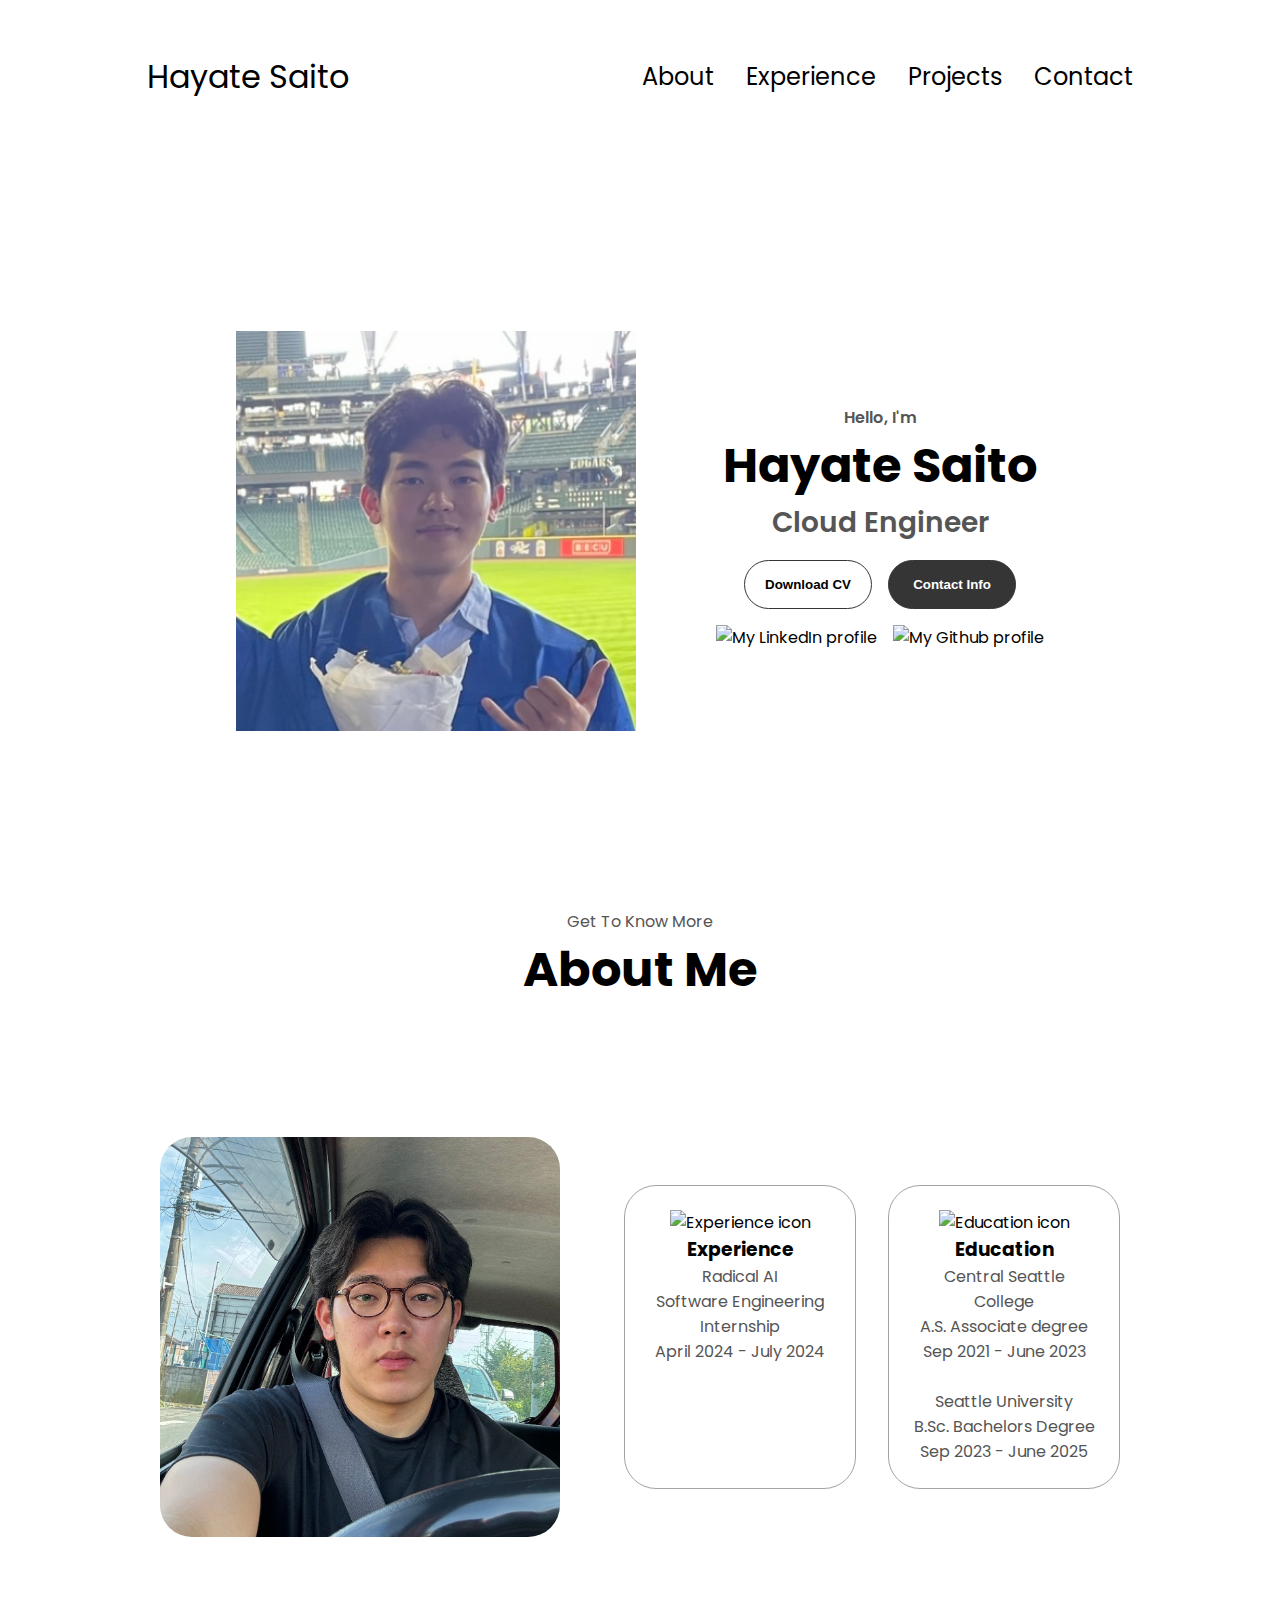
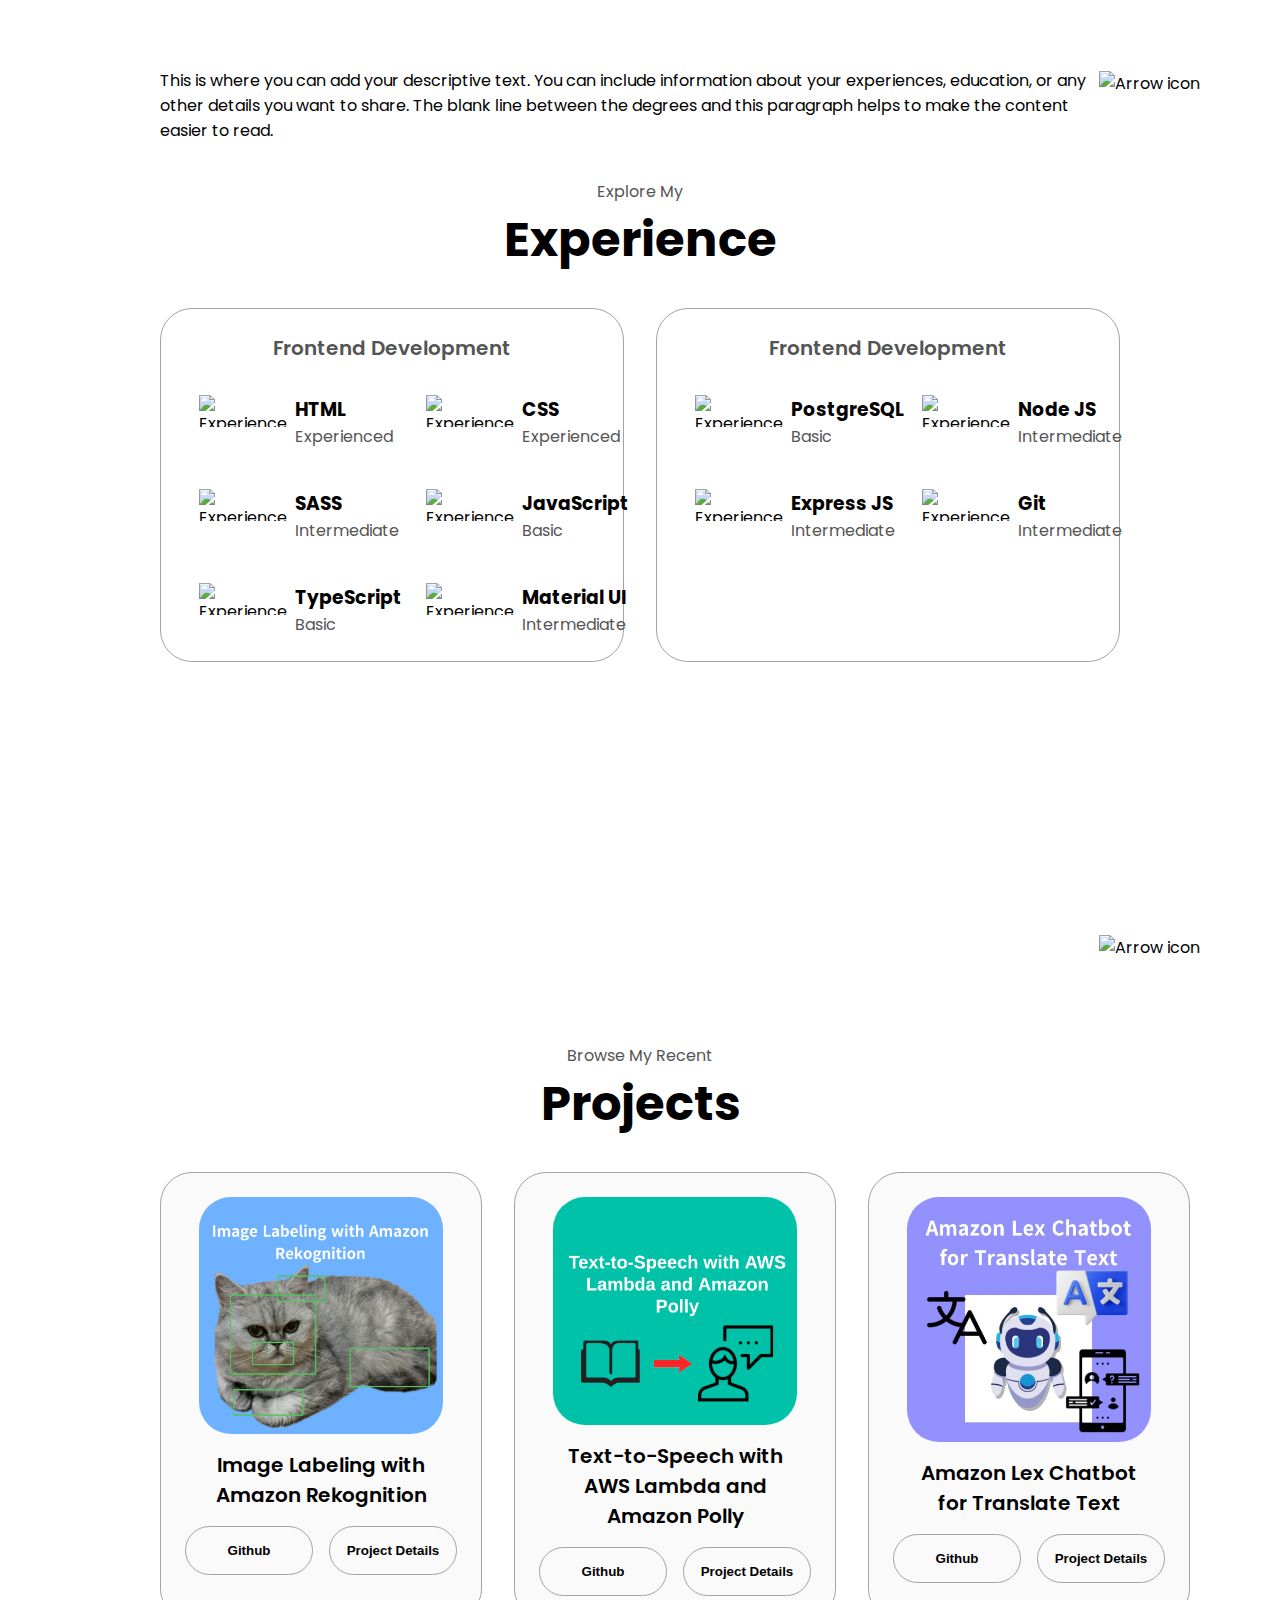
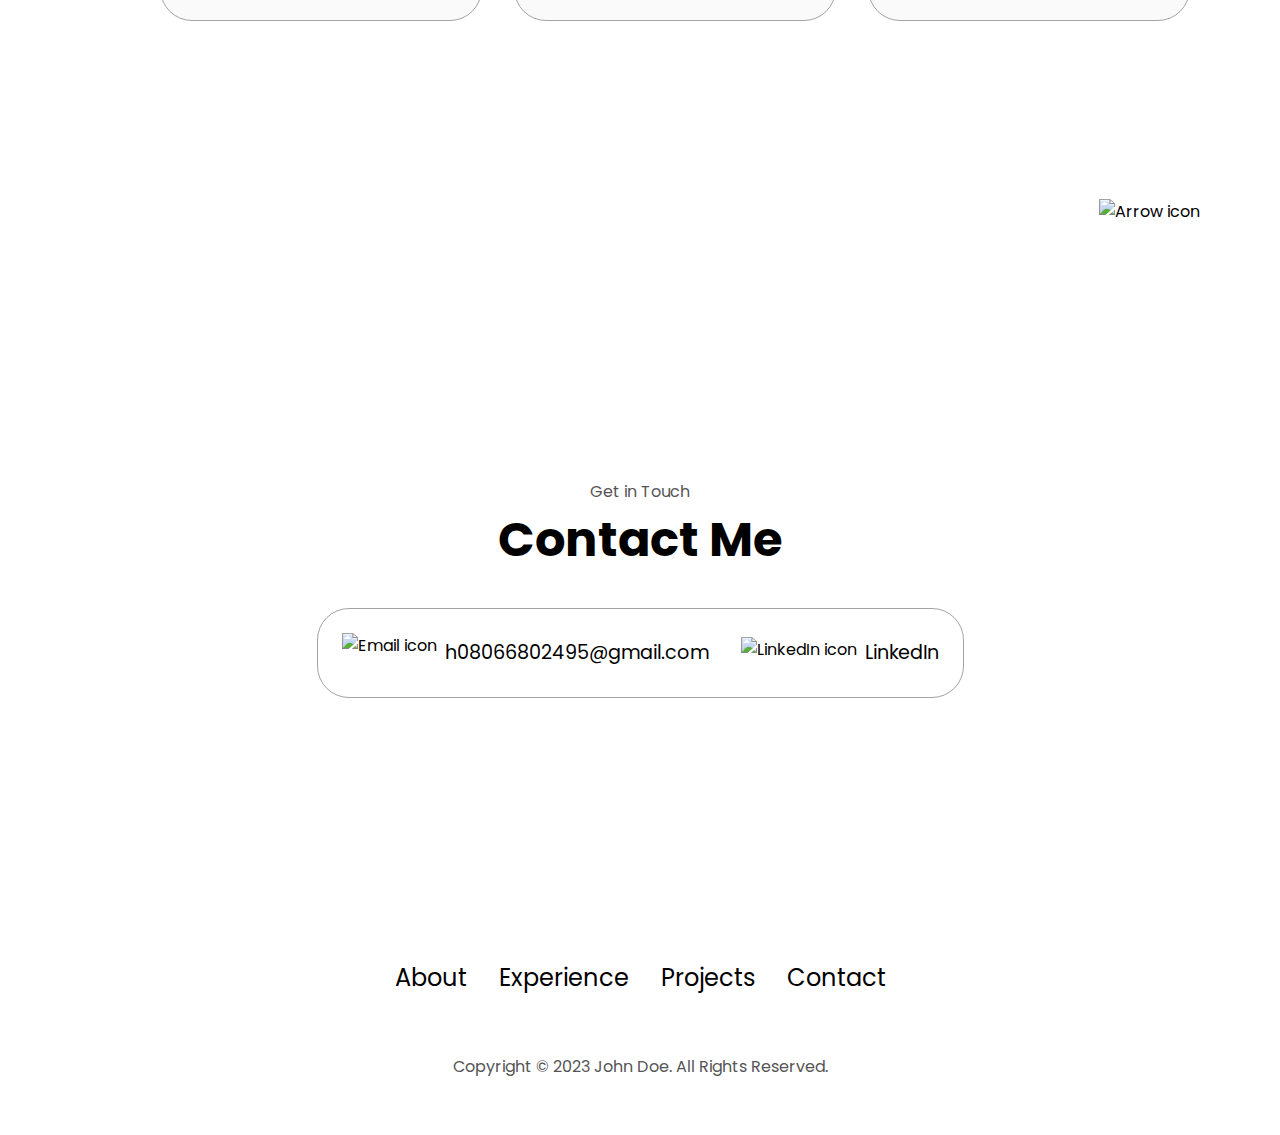
==== commit dd150d6b: "Added project 3" ====
--- a/index.html
+++ b/index.html
@@ -308,16 +308,16 @@
           <div class="details-container color-container">
             <div class="article-container">
               <img
-                src="./assets/project-3.png"
+                src="./assets/project3.jpg"
                 alt="Project 3"
                 class="project-img"
               />
             </div>
-            <h2 class="experience-sub-title project-title">Project Three</h2>
+            <h2 class="experience-sub-title project-title">Amazon Lex Chatbot for Translate Text</h2>
             <div class="btn-container">
               <button
                 class="btn btn-color-2 project-btn"
-                onclick="location.href='https://github.com/'"
+                onclick="location.href='https://github.com/hayate0721/TranslateChatBot'"
               >
                 Github
               </button>
